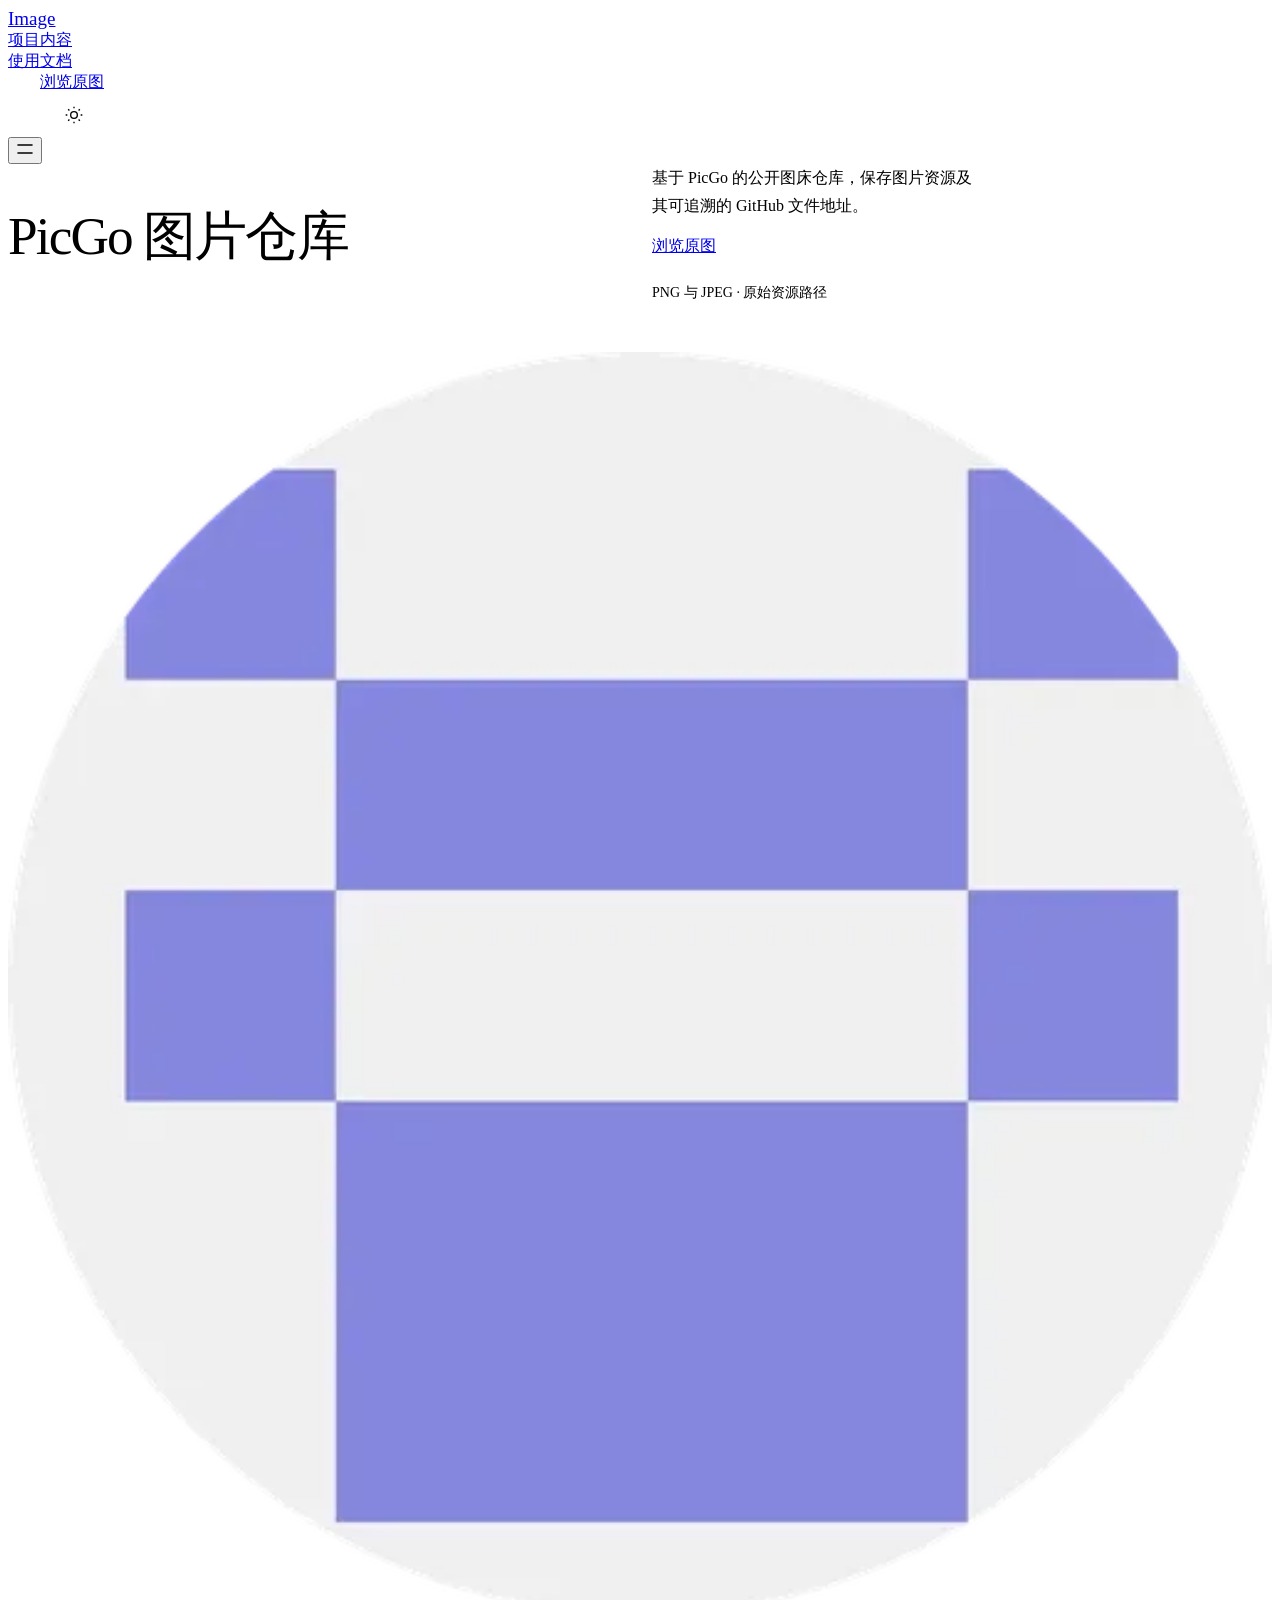
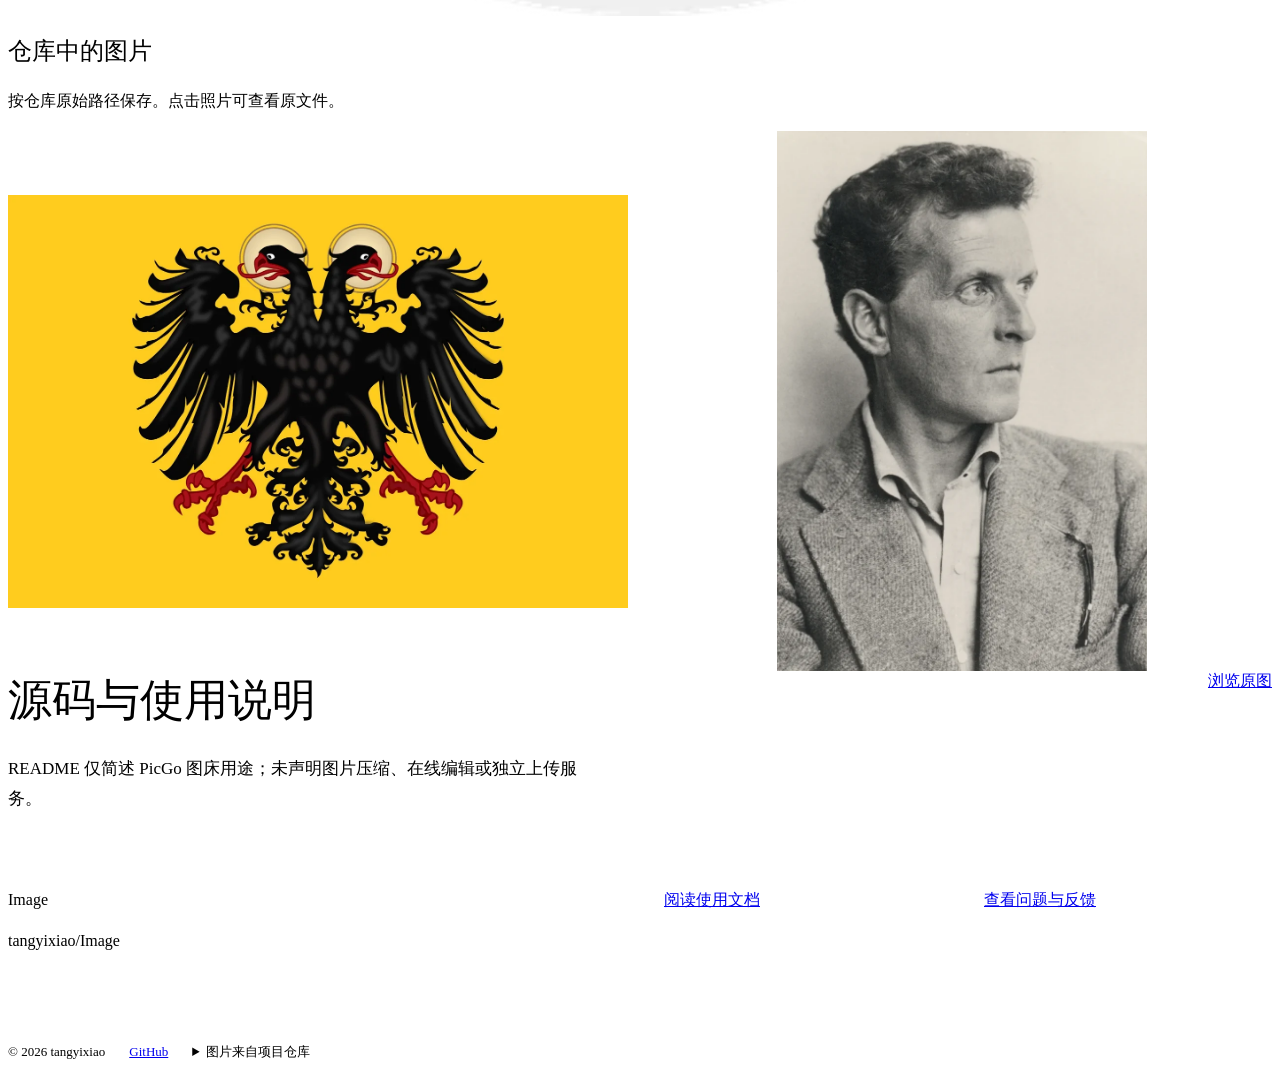
==== index.html @ ac2a3ef0 "docs(pages): add project introduction website" ====
<!doctype html><html lang="zh-CN" data-type="product" data-radius="sharp" data-buttons="solid" data-motion data-page-mode="short" data-project="Image"><head><meta charset="utf-8"><meta name="viewport" content="width=device-width, initial-scale=1, viewport-fit=cover"><meta name="page-type" content="product"><meta name="site-kind" content="other"><title>Image · PicGo 图片仓库</title><meta name="description" content="基于 PicGo 的公开图床仓库，保存图片资源及其可追溯的 GitHub 文件地址。"><link rel="stylesheet" href="assets/system.css"><link rel="stylesheet" href="assets/ui/cards.css"><link rel="stylesheet" href="assets/motion/motion.css"><link rel="stylesheet" href="assets/layout/layout.css"><link rel="stylesheet" href="assets/page.css"><!-- <html lang="en" data-radius="sharp">; keep this <style> after the links: layout.css resets --ly-scale -->
<style>
:root {
  --p-bg: #ffffff; --p-surface: #f0f0ed; --p-ink: #20201e; --p-muted: #595953;
  --p-accent: #8c3028; --p-accent-ink: #ffffff; --p-action: #8c3028; --p-action-ink: #ffffff;
  --p-inv-bg: #20201e; --p-inv-surface: #2d2d2b; --p-inv-ink: #ffffff; --p-inv-muted: #a2a2a1;
  --p-inv-accent: #ffffff; --p-inv-accent-ink: #20201e; --p-inv-action: #ffffff; --p-inv-action-ink: #20201e;
  --font-display: "Newsreader", Georgia, serif;
  --font-text: "Hanken Grotesk", system-ui, sans-serif;
  --display-weight: 400;
  --display-tracking: -0.018em;
  --display-tracking-xl: -0.025em;
  --ly-scale: 1.06;
}
</style><style>html[data-theme="light"]{--p-bg:#ffffff;--p-surface:#f0f0ed;--p-ink:#20201e;--p-muted:#595953;--p-accent:#8c3028;--p-accent-ink:#ffffff;--p-action:#8c3028;--p-action-ink:#ffffff;color-scheme:light}html[data-theme="dark"]{--p-bg:#131517;--p-surface:#202427;--p-ink:#f0f1f2;--p-muted:#b5bbc1;--p-accent:#e7a297;--p-accent-ink:#131517;--p-action:#e7a297;--p-action-ink:#131517;color-scheme:dark}</style><script src="assets/theme.js"></script><style>.photo-pair img{object-fit:contain}.photo-pair a{background:var(--surface)}@media(min-width:640px){.photo-pair{height:min(660px,calc(100svh - 360px));max-height:none}}</style><link rel="icon" href="favicon.svg" type="image/svg+xml"></head><body><!-- source: tangyixiao/Image; hero: product; brand/material override of dealer recorded in plans. --><header class="nav"><div class="wrap nav__bar"><a class="skip-link" href="#top">跳到正文</a><a class="nav__logo" href="#top">Image</a><nav class="nav__links" aria-label="章节导航"><div class="nav__item"><a class="nav__link" href="#work">项目内容</a></div><div class="nav__item"><a class="nav__link" href="docs.html">使用文档</a></div></nav><div class="nav__actions"><a class="btn btn--primary" href="https://github.com/tangyixiao/Image">浏览原图</a><button class="theme-toggle" type="button" data-theme-toggle aria-label="切换深浅色" aria-pressed="false"><svg width="20" height="20" viewBox="0 0 24 24" fill="none" stroke="currentColor" stroke-width="1.6" aria-hidden="true"><circle cx="12" cy="12" r="4"/><path d="M12 2v2m0 16v2M2 12h2m16 0h2M5 5l1.5 1.5m11 11L19 19M5 19l1.5-1.5m11-11L19 5"/></svg></button></div><button class="nav__toggle" type="button" aria-expanded="false" aria-label="菜单"><svg width="18" height="18" viewBox="0 0 18 18" aria-hidden="true"><path d="M2 5h14M2 13h14" stroke="currentColor" stroke-width="1.6" stroke-linecap="round"/></svg></button></div></header><main><section class="hero hero--product" id="top"><div class="wrap"><div class="hero-text hero__in"><div class="hero__head"><div><h1 id="hero-h">PicGo 图片仓库</h1></div><div class="product-intro"><p class="hero__lead">基于 PicGo 的公开图床仓库，保存图片资源及其可追溯的 GitHub 文件地址。</p><div class="btn-row"><a class="btn btn--primary" href="https://github.com/tangyixiao/Image">浏览原图</a></div><p class="project-fact">PNG 与 JPEG · 原始资源路径</p></div></div><div class="hero__stage material-stage"><a class="project-picture m-zoom picture--contain" href="https://github.com/tangyixiao/Image/blob/main/github_old_avatar_corrected_512.png"><img src="assets/media/photo-1.webp" alt="GitHub 头像图像" fetchpriority="high"></a></div></div></div></section><section class="section ground-surface" id="work"><div class="wrap"><div class="section-head"><h2>仓库中的图片</h2><p>按仓库原始路径保存。点击照片可查看原文件。</p></div><div class="photo-pair"><a class="m-zoom" href="https://github.com/tangyixiao/Image/blob/main/Holy_Roman_Emperor.png"><img src="assets/media/photo-2.webp" alt="神圣罗马帝国双头鹰图像"></a><a class="m-zoom" href="https://github.com/tangyixiao/Image/blob/main/Ludwig_Wittgenstein.jpg"><img src="assets/media/photo-3.webp" alt="路德维希·维特根斯坦肖像"></a></div></div></section></main><footer class="footer closing footer--columns" id="use"><div class="wrap"><div class="closing-head"><h2>源码与使用说明</h2><p>README 仅简述 PicGo 图床用途；未声明图片压缩、在线编辑或独立上传服务。</p><a class="btn btn--primary" href="https://github.com/tangyixiao/Image">浏览原图</a></div><div class="closing-directory"><div class="footer__grid"><div><p class="footer-name">Image</p><p>tangyixiao/Image</p></div><div class="resource-links"><a class="link" href="https://github.com/tangyixiao/Image/blob/main/README.md">阅读使用文档</a><a class="link" href="https://github.com/tangyixiao/Image/issues">查看问题与反馈</a></div></div><div class="footer__legal"><span>© 2026 tangyixiao</span><a href="https://github.com/tangyixiao/Image">GitHub</a><details class="credits"><summary>图片来自项目仓库</summary><ul><li><a href="https://github.com/tangyixiao/Image/blob/main/github_old_avatar_corrected_512.png">photo-1.webp</a></li><li><a href="https://github.com/tangyixiao/Image/blob/main/Holy_Roman_Emperor.png">photo-2.webp</a></li><li><a href="https://github.com/tangyixiao/Image/blob/main/Ludwig_Wittgenstein.jpg">photo-3.webp</a></li></ul></details></div></div></div></footer><script type="module" src="assets/system.js"></script><script type="module" src="assets/motion/motion.js"></script><script type="module" src="assets/layout/layout.js"></script></body></html>
---- assets/page.css ----
/* Page composition over the unmodified taste system. Source excerpts and photographs are the work. */
:root{--font-text:"Geist","PingFang SC","Microsoft YaHei",sans-serif;--font-display:"Geist","PingFang SC","Microsoft YaHei",sans-serif}
h1,h2,h3{font-weight:500;text-wrap:balance}h1{max-width:16ch}p{line-height:1.75}.nav__logo{font-size:19px;max-width:45%;overflow-wrap:anywhere}.nav__links{margin-left:auto}.nav__actions{margin-left:32px}.project-fact{margin-top:32px;font-size:14px;color:var(--muted)}
.hero__text{min-width:0}.hero__lead{max-width:40ch}.hero__media.material-media{background:none;border:0;box-shadow:none}.hero__media.material-media> *{width:100%;height:100%;display:block}.material-media .source-preview{height:100%;min-height:480px}.project-picture{display:block;overflow:hidden;width:100%;height:100%;background:var(--surface)}.project-picture img{width:100%;height:100%;object-fit:cover;display:block}.picture--contain img{object-fit:contain}.picture--contain{background:var(--surface)}
.material-stage{overflow:hidden;min-height:0}.material-stage>.project-picture{border-radius:0;background:transparent}.material-stage .picture--contain img{object-fit:contain}.source-preview{display:flex;flex-direction:column;border:1px solid var(--line);background:var(--surface);overflow:hidden;border-radius:var(--r-lg);color:var(--ink)}.source-path{font:500 14px/1.5 var(--font-mono);padding:20px 24px;border-bottom:1px solid var(--line);overflow-wrap:anywhere}.source-preview pre{margin:0;padding:28px 24px;overflow:auto;white-space:pre-wrap;overflow-wrap:anywhere;min-height:0;font:400 15px/1.85 var(--font-mono);color:var(--ink)}
.project-fact:empty{display:none}.statement-source{margin-top:48px;height:320px}.statement-source .source-preview{height:100%}.hero--statement h1{max-width:18ch}.hero--statement .hero__lead{max-width:62ch}.hero--statement .hero__in{max-width:none}
.hero__head{display:grid;grid-template-columns:minmax(0,7fr) minmax(0,4fr);gap:72px}.hero--product h1{font-size:clamp(42px,5vw,72px);max-width:18ch;letter-spacing:-.035em;line-height:1.1}.hero--product .hero__lead{margin-top:0}.hero--product .material-stage{height:100%;min-height:260px;margin-top:32px}.product-intro{align-self:start}.product-intro .project-fact{margin-top:24px}
.work-grid{display:grid;grid-template-columns:minmax(0,5fr) minmax(0,6fr);gap:calc(100% / 12 + 24px)}.feature-rows{margin:0;padding:0;list-style:none}.feature-rows li{padding:24px 0;border-bottom:1px solid var(--line)}.feature-rows li:first-child{padding-top:0}.feature-rows h3{font-size:24px;line-height:1.4;margin:0 0 12px}.feature-rows p{margin:0;font-size:16px;line-height:1.75}.work-material{min-width:0;min-height:400px}.usage-block{height:100%;background:var(--surface);padding:32px;border:1px solid var(--line);border-radius:var(--r-lg);display:flex;flex-direction:column;gap:24px;justify-content:center}.usage-block>p{font-size:20px;margin:0}.usage-block pre{font:400 16px/1.8 var(--font-mono);margin:0;white-space:pre-wrap;overflow-wrap:anywhere}.usage-block .link{align-self:flex-start}.supporting-pictures{display:grid;grid-template-columns:1fr;gap:24px;height:100%;max-height:480px}.supporting-pictures>.project-picture{min-height:0;max-height:228px}.supporting-pictures>.project-picture:only-child{max-height:480px}
.photo-pair{display:grid;grid-template-columns:1fr 1fr;gap:24px;height:calc(100% - 140px);min-height:300px;max-height:520px}.photo-pair a{display:block;overflow:hidden}.photo-pair img{width:100%;height:100%;object-fit:cover;display:block}.flag-field{display:grid;grid-template-columns:repeat(4,1fr);gap:48px;align-items:center;justify-items:center;width:100%;height:100%}.flag-field a{display:block;width:100%;overflow:hidden}.flag-field img{display:block;width:100%;height:auto;max-height:320px;object-fit:contain;image-rendering:auto}
.closing-head{display:grid;grid-template-columns:1fr auto;gap:24px 72px;align-content:start}.closing-head h2{grid-column:1;font-size:clamp(30px,3.4vw,48px);margin:0}.closing-head>p{grid-column:1;max-width:68ch;margin:0;font-size:17px}.closing-head>.btn{grid-column:2;grid-row:1/3;align-self:start}.closing-directory{display:flex;flex-direction:column;justify-content:flex-end;min-height:0}.footer.closing>.wrap{display:grid;grid-template-rows:1fr 1fr;gap:48px}.footer__grid{display:grid;grid-template-columns:1fr 1fr;gap:48px}.footer-name{font-size:32px;line-height:1.3;font-weight:500;margin:0 0 16px}.footer__grid p{font-size:16px}.resource-links{display:grid;grid-template-columns:1fr 1fr;gap:18px 32px;align-content:start}.resource-links .link{font-size:16px;overflow-wrap:anywhere;justify-self:start}.footer__legal{display:flex;align-items:baseline;flex-wrap:wrap;gap:24px;font-size:13px;border-top:1px solid var(--line);margin-top:48px;padding-top:24px}.credits summary{cursor:pointer}.credits ul{padding-left:16px}.credits a{overflow-wrap:anywhere}
html[data-project="OJ-NEXUS"] .source-preview,html[data-project="OJ-NEXUS"] .usage-block{border-radius:4px}html[data-project="OJ-NEXUS"] *{animation:none!important}
@media(min-width:640px) and (max-width:1023px){.work-grid{grid-template-columns:1fr;gap:32px}.feature-rows{display:grid;grid-template-columns:repeat(3,1fr);gap:24px}.feature-rows li{padding:0;border:0}.feature-rows h3{font-size:20px}.work-material{min-height:260px;height:300px}.hero__head{gap:32px}.material-media .source-preview{min-height:240px}.photo-pair{height:440px}.statement-source{height:300px}}
@media(max-width:639px){.nav__logo{font-size:16px;max-width:48%}.nav__actions{margin-left:auto}.nav__actions .btn{padding-inline:16px;font-size:14px}.hero--split h1,.hero--statement h1,.hero--product h1{font-size:clamp(30px,9vw,38px);line-height:1.15;max-width:18ch}.hero__lead{font-size:18px;line-height:1.65}.project-fact{margin-top:16px;font-size:13px}.hero__media.material-media{height:auto;min-height:0;flex:1}.material-media .source-preview{min-height:0;height:100%}.source-path{padding:12px 16px;font-size:13px}.source-preview pre{padding:16px;font-size:13px;line-height:1.7}.hero__head{display:block}.hero--product .hero__lead{margin-top:20px}.hero--product .material-stage{min-height:180px;margin-top:24px;flex:1}.hero--product .hero__in{display:flex;flex-direction:column}.hero--product .product-intro .project-fact{margin-top:16px}.work-grid{grid-template-columns:1fr;gap:32px}.feature-rows{display:block}.feature-rows li{padding:16px 0}.feature-rows h3{font-size:20px;margin-bottom:8px}.feature-rows p{font-size:16px}.work-material{min-height:220px;height:260px}.usage-block{padding:24px;gap:16px}.usage-block pre{font-size:14px}.photo-pair{grid-template-columns:1fr;gap:16px;height:calc(100% - 130px);max-height:none;min-height:0}.photo-pair a{min-height:180px}.flag-field{grid-template-columns:repeat(2,1fr);gap:24px}.flag-field img{max-height:140px}.statement-source{height:220px;margin-top:24px}.closing-head{display:flex;flex-direction:column;gap:24px}.closing-head>p{font-size:16px}.closing-head>.btn{align-self:stretch}.footer.closing>.wrap{grid-template-rows:auto 1fr;gap:48px}.footer__grid{grid-template-columns:1fr;gap:24px}.footer-name{font-size:28px}.resource-links{gap:16px}.footer__legal{margin-top:32px;gap:16px}.supporting-pictures{max-height:260px;grid-template-columns:1fr 1fr;gap:12px}.supporting-pictures>.project-picture{max-height:none}.photo-pair img{object-fit:cover}#work:has(.work-grid){--hm:2}#use{--hm:2}}
.skip-link{position:absolute;left:-10000px;top:auto;width:1px;height:1px;overflow:hidden}.skip-link:focus{left:var(--gutter);top:8px;width:auto;height:auto;background:var(--bg);padding:16px;z-index:20}.hero__head>:first-child{grid-column:1}.hero__head>.product-intro{grid-column:2}.hero--product .hero__stage.material-stage{border-radius:0}
@media(min-width:640px) and (max-width:1023px){.work-material{height:42vh;min-height:320px}.supporting-pictures{max-height:none}.supporting-pictures>.project-picture:only-child{max-height:none}.supporting-pictures>.project-picture{max-height:none;flex:1}.supporting-pictures{grid-template-rows:1fr 1fr}}
@media(max-width:639px){#work:has(.work-grid),#use{--hm:1}.nav__logo{max-width:53%;font-size:15px}.nav__actions{margin-left:auto}.nav__actions .btn{padding-inline:12px}.hero--product .hero__stage.material-stage{aspect-ratio:auto;flex:1}.hero__head>:first-child,.hero__head>.product-intro{grid-column:auto}}
.theme-toggle{height:44px;width:44px;display:grid;place-items:center;flex:0 0 44px;cursor:pointer;color:var(--ink);background:transparent;border:1px solid var(--line);border-radius:var(--r-btn);margin-left:12px;transition:background 180ms,transform 180ms}.theme-toggle:hover{background:var(--surface)}.theme-toggle:active{transform:translateY(1px)}.theme-toggle:focus-visible{outline:2px solid var(--accent);outline-offset:3px}
@media(min-width:1024px){.work-material{height:500px;min-height:500px}.work-material>.source-preview{height:100%}.hero--split h1{font-size:clamp(38px,4.5vw,64px)}}
@media(max-width:639px){.nav__logo{max-width:42%;font-size:14px}.nav__actions{margin-left:auto}.nav__toggle{margin-left:8px}.theme-toggle{margin-left:8px;width:36px;flex-basis:36px;height:40px}.nav__actions .btn{font-size:13px;padding-inline:10px}.nav__logo{line-height:1.3}.hero--product h1{font-size:32px}.source-path{line-height:1.6}}
@media(min-width:1024px){.hero__head{grid-template-columns:repeat(12,minmax(0,1fr));gap:24px;align-items:start}.hero__head>:first-child{grid-column:1/span 6}.hero__head>.product-intro{grid-column:7/span 6}.hero--product h1,.hero--split h1{font-size:60px}.work-grid{grid-template-columns:repeat(12,minmax(0,1fr));gap:24px}.feature-rows{grid-column:1/span 6;padding-right:48px}.work-material{grid-column:7/span 6}.work-grid .source-preview{height:100%}}
@media(min-width:640px) and (max-width:1023px){.hero__head{display:block}.product-intro{margin-top:24px}.product-intro .hero__lead{max-width:60ch}.hero--product h1{max-width:none}.hero__head .project-fact{margin-top:16px}.hero--product .hero__stage.material-stage{margin-top:24px}}
@media(max-width:639px){.work-material{height:236px;min-height:236px}.feature-rows h3{font-size:19px}.feature-rows li{padding:14px 0}.feature-rows p{line-height:1.65}}
@media(min-width:1024px){.work-material{height:min(500px,calc(100svh - 300px));min-height:0}.hero--product h1{font-size:clamp(40px,4.16vw,60px)}}
.work-material>.source-preview{height:100%}.source-preview pre{flex:1}.usage-block{justify-content:space-between}.supporting-pictures:has(>:only-child){grid-template-rows:1fr}
/* Real quoted source can contain arrays, Markdown brackets and the word placeholder.
   Keep kit diagnostics intact, but do not outline authentic source as unfinished page copy. */
.source-preview code[data-placeholder],.usage-block code[data-placeholder],.docs-markdown [data-placeholder]{outline:none}
.hero--product .hero__stage.material-stage{background:none}
.nav:not(.is-open) .nav__actions>.theme-toggle{display:grid}
@media(max-width:639px){.nav__logo{white-space:normal;max-width:40%;font-size:13px;line-height:1.35;min-width:0}.nav__bar{gap:8px}.nav__actions{gap:8px}.nav .nav__actions>.theme-toggle{margin-left:0}}
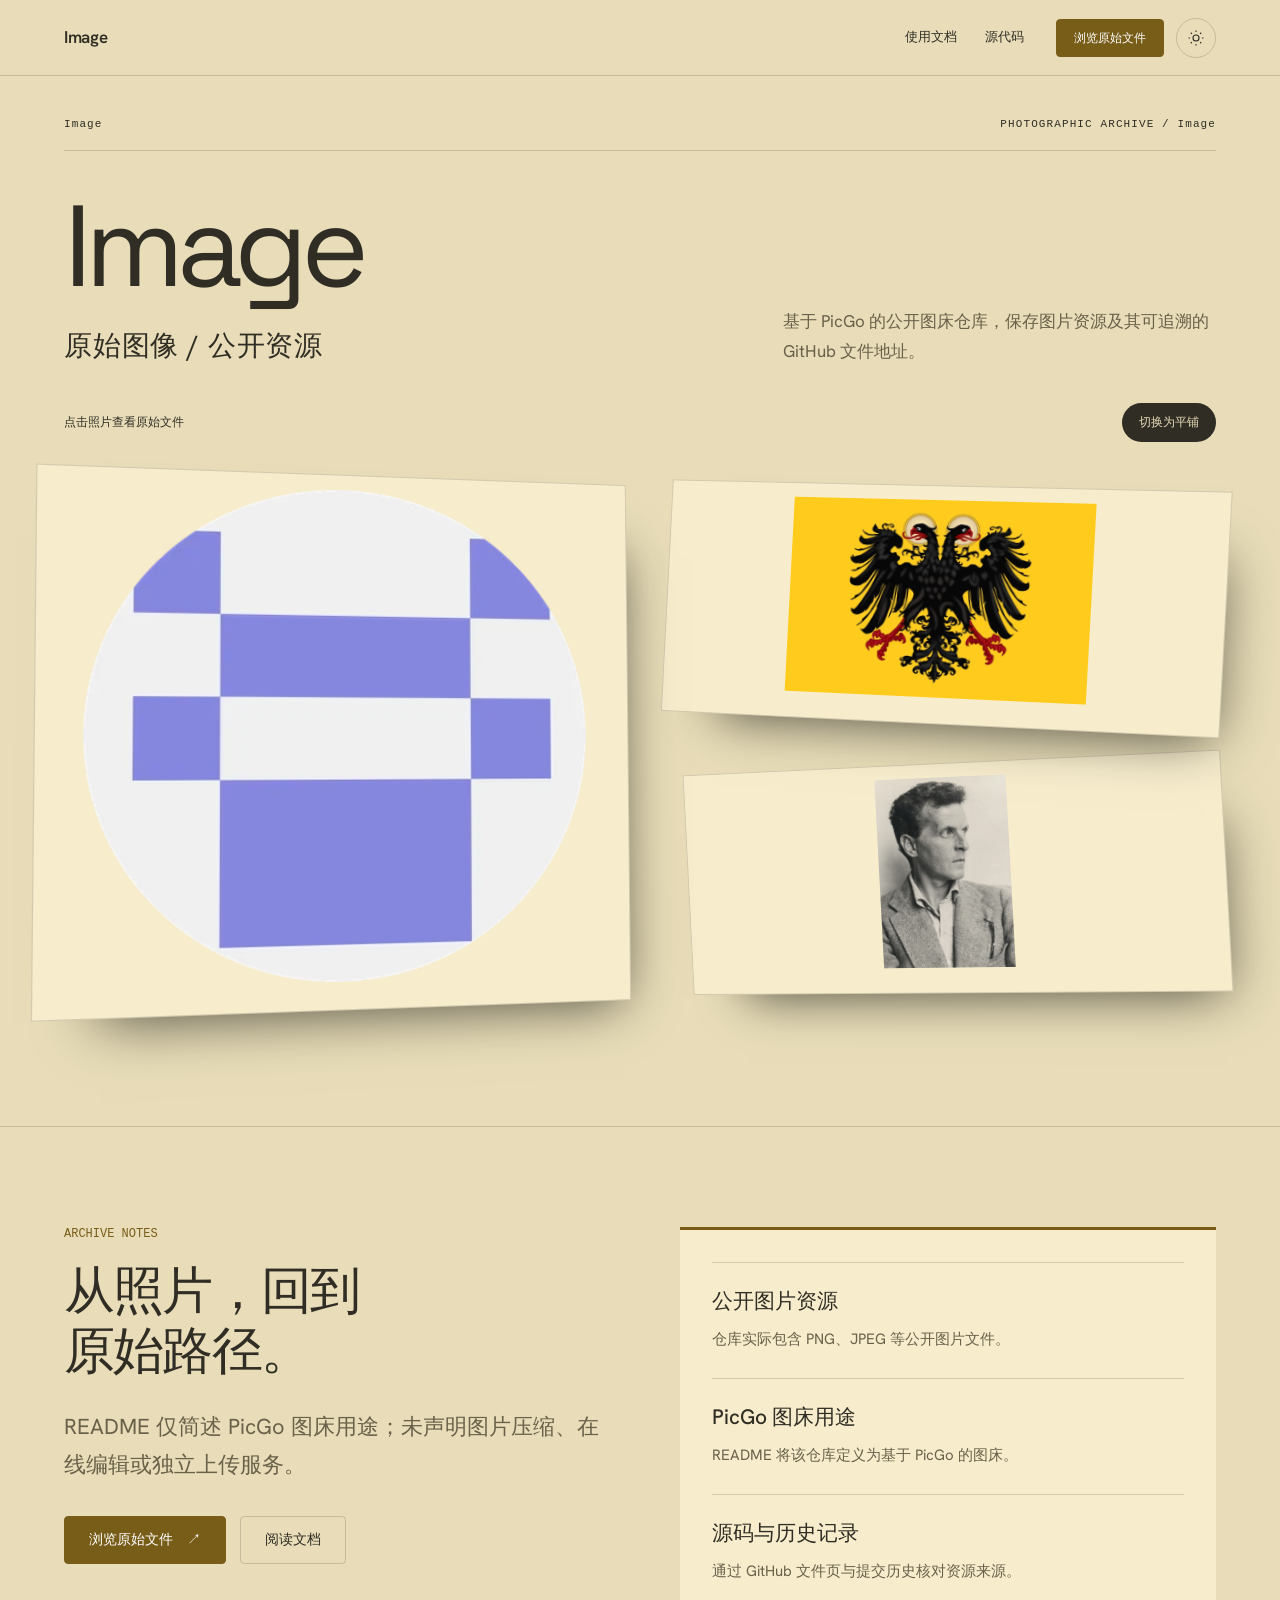
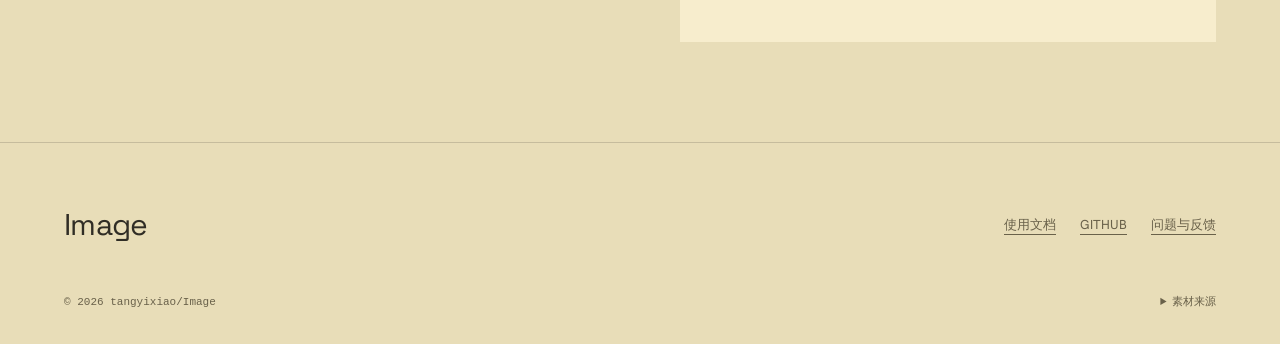
==== commit d1f5f7ce: "docs(pages): polish source and mobile presentation" ====
--- a/index.html
+++ b/index.html
@@ -1,15 +1 @@
-<!doctype html><html lang="zh-CN" data-type="product" data-radius="sharp" data-buttons="solid" data-motion data-page-mode="short" data-project="Image"><head><meta charset="utf-8"><meta name="viewport" content="width=device-width, initial-scale=1, viewport-fit=cover"><meta name="page-type" content="product"><meta name="site-kind" content="other"><title>Image · PicGo 图片仓库</title><meta name="description" content="基于 PicGo 的公开图床仓库，保存图片资源及其可追溯的 GitHub 文件地址。"><link rel="stylesheet" href="assets/system.css"><link rel="stylesheet" href="assets/ui/cards.css"><link rel="stylesheet" href="assets/motion/motion.css"><link rel="stylesheet" href="assets/layout/layout.css"><link rel="stylesheet" href="assets/page.css"><!-- <html lang="en" data-radius="sharp">; keep this <style> after the links: layout.css resets --ly-scale -->
-<style>
-:root {
-  --p-bg: #ffffff; --p-surface: #f0f0ed; --p-ink: #20201e; --p-muted: #595953;
-  --p-accent: #8c3028; --p-accent-ink: #ffffff; --p-action: #8c3028; --p-action-ink: #ffffff;
-  --p-inv-bg: #20201e; --p-inv-surface: #2d2d2b; --p-inv-ink: #ffffff; --p-inv-muted: #a2a2a1;
-  --p-inv-accent: #ffffff; --p-inv-accent-ink: #20201e; --p-inv-action: #ffffff; --p-inv-action-ink: #20201e;
-  --font-display: "Newsreader", Georgia, serif;
-  --font-text: "Hanken Grotesk", system-ui, sans-serif;
-  --display-weight: 400;
-  --display-tracking: -0.018em;
-  --display-tracking-xl: -0.025em;
-  --ly-scale: 1.06;
-}
-</style><style>html[data-theme="light"]{--p-bg:#ffffff;--p-surface:#f0f0ed;--p-ink:#20201e;--p-muted:#595953;--p-accent:#8c3028;--p-accent-ink:#ffffff;--p-action:#8c3028;--p-action-ink:#ffffff;color-scheme:light}html[data-theme="dark"]{--p-bg:#131517;--p-surface:#202427;--p-ink:#f0f1f2;--p-muted:#b5bbc1;--p-accent:#e7a297;--p-accent-ink:#131517;--p-action:#e7a297;--p-action-ink:#131517;color-scheme:dark}</style><script src="assets/theme.js"></script><style>.photo-pair img{object-fit:contain}.photo-pair a{background:var(--surface)}@media(min-width:640px){.photo-pair{height:min(660px,calc(100svh - 360px));max-height:none}}</style><link rel="icon" href="favicon.svg" type="image/svg+xml"></head><body><!-- source: tangyixiao/Image; hero: product; brand/material override of dealer recorded in plans. --><header class="nav"><div class="wrap nav__bar"><a class="skip-link" href="#top">跳到正文</a><a class="nav__logo" href="#top">Image</a><nav class="nav__links" aria-label="章节导航"><div class="nav__item"><a class="nav__link" href="#work">项目内容</a></div><div class="nav__item"><a class="nav__link" href="docs.html">使用文档</a></div></nav><div class="nav__actions"><a class="btn btn--primary" href="https://github.com/tangyixiao/Image">浏览原图</a><button class="theme-toggle" type="button" data-theme-toggle aria-label="切换深浅色" aria-pressed="false"><svg width="20" height="20" viewBox="0 0 24 24" fill="none" stroke="currentColor" stroke-width="1.6" aria-hidden="true"><circle cx="12" cy="12" r="4"/><path d="M12 2v2m0 16v2M2 12h2m16 0h2M5 5l1.5 1.5m11 11L19 19M5 19l1.5-1.5m11-11L19 5"/></svg></button></div><button class="nav__toggle" type="button" aria-expanded="false" aria-label="菜单"><svg width="18" height="18" viewBox="0 0 18 18" aria-hidden="true"><path d="M2 5h14M2 13h14" stroke="currentColor" stroke-width="1.6" stroke-linecap="round"/></svg></button></div></header><main><section class="hero hero--product" id="top"><div class="wrap"><div class="hero-text hero__in"><div class="hero__head"><div><h1 id="hero-h">PicGo 图片仓库</h1></div><div class="product-intro"><p class="hero__lead">基于 PicGo 的公开图床仓库，保存图片资源及其可追溯的 GitHub 文件地址。</p><div class="btn-row"><a class="btn btn--primary" href="https://github.com/tangyixiao/Image">浏览原图</a></div><p class="project-fact">PNG 与 JPEG · 原始资源路径</p></div></div><div class="hero__stage material-stage"><a class="project-picture m-zoom picture--contain" href="https://github.com/tangyixiao/Image/blob/main/github_old_avatar_corrected_512.png"><img src="assets/media/photo-1.webp" alt="GitHub 头像图像" fetchpriority="high"></a></div></div></div></section><section class="section ground-surface" id="work"><div class="wrap"><div class="section-head"><h2>仓库中的图片</h2><p>按仓库原始路径保存。点击照片可查看原文件。</p></div><div class="photo-pair"><a class="m-zoom" href="https://github.com/tangyixiao/Image/blob/main/Holy_Roman_Emperor.png"><img src="assets/media/photo-2.webp" alt="神圣罗马帝国双头鹰图像"></a><a class="m-zoom" href="https://github.com/tangyixiao/Image/blob/main/Ludwig_Wittgenstein.jpg"><img src="assets/media/photo-3.webp" alt="路德维希·维特根斯坦肖像"></a></div></div></section></main><footer class="footer closing footer--columns" id="use"><div class="wrap"><div class="closing-head"><h2>源码与使用说明</h2><p>README 仅简述 PicGo 图床用途；未声明图片压缩、在线编辑或独立上传服务。</p><a class="btn btn--primary" href="https://github.com/tangyixiao/Image">浏览原图</a></div><div class="closing-directory"><div class="footer__grid"><div><p class="footer-name">Image</p><p>tangyixiao/Image</p></div><div class="resource-links"><a class="link" href="https://github.com/tangyixiao/Image/blob/main/README.md">阅读使用文档</a><a class="link" href="https://github.com/tangyixiao/Image/issues">查看问题与反馈</a></div></div><div class="footer__legal"><span>© 2026 tangyixiao</span><a href="https://github.com/tangyixiao/Image">GitHub</a><details class="credits"><summary>图片来自项目仓库</summary><ul><li><a href="https://github.com/tangyixiao/Image/blob/main/github_old_avatar_corrected_512.png">photo-1.webp</a></li><li><a href="https://github.com/tangyixiao/Image/blob/main/Holy_Roman_Emperor.png">photo-2.webp</a></li><li><a href="https://github.com/tangyixiao/Image/blob/main/Ludwig_Wittgenstein.jpg">photo-3.webp</a></li></ul></details></div></div></div></footer><script type="module" src="assets/system.js"></script><script type="module" src="assets/motion/motion.js"></script><script type="module" src="assets/layout/layout.js"></script></body></html>+<!doctype html><html lang="zh-CN" data-project="Image" data-family="archive"><head><meta charset="utf-8"><meta name="viewport" content="width=device-width, initial-scale=1"><meta name="description" content="基于 PicGo 的公开图床仓库，保存图片资源及其可追溯的 GitHub 文件地址。"><meta name="color-scheme" content="light dark"><title>Image · 一些图像， 保留原来的样子。</title><link rel="stylesheet" href="assets/fonts/fonts.css"><link rel="stylesheet" href="assets/fonts/display.css"><link rel="stylesheet" href="assets/site.css"><link rel="stylesheet" href="assets/docs-v3.css"><link rel="stylesheet" href="assets/polish.css"><style>:root{--font-body:"Hanken Grotesk","PingFang SC","Microsoft YaHei",sans-serif;--font-text:var(--font-body);--model-accent:var(--accent);--font-display:"Space Grotesk","Songti SC","SimSun",serif;--font-mono:"Geist Mono","SFMono-Regular",Consolas,monospace}html[data-theme="light"]{--bg:#E8DDB8;--surface:#F7EDCD;--ink:#302D25;--muted:#69614a;--accent:#785d18;--accent-ink:#FFFFFF;--line:color-mix(in srgb,#302D25 19%,transparent);color-scheme:light}html[data-theme="dark"]{--bg:#252116;--surface:#3A321E;--ink:#F4E9C7;--muted:#bcad7d;--accent:#e7c45b;--accent-ink:#000000;--line:color-mix(in srgb,#F4E9C7 19%,transparent);color-scheme:dark}</style><script src="assets/theme.js"></script><link rel="icon" type="image/svg+xml" href="favicon.svg"></head><body><header class="nav site-nav"><div class="wrap nav-inner"><a class="skip-link" href="#top">跳到正文</a><a class="site-brand" href="index.html">Image</a><nav class="site-links" aria-label="项目导航"><a href="docs.html">使用文档</a><a href="https://github.com/tangyixiao/Image">源代码</a></nav><div class="nav-controls"><a class="btn nav-cta" href="https://github.com/tangyixiao/Image">浏览原始文件</a><button class="site-theme" type="button" data-theme-toggle aria-label="切换深浅色" aria-pressed="false"><svg width="18" height="18" viewBox="0 0 24 24" fill="none" stroke="currentColor" stroke-width="1.5" aria-hidden="true"><circle cx="12" cy="12" r="4"/><path d="M12 2v2m0 16v2M2 12h2m16 0h2M5 5l1.5 1.5m11 11L19 19M5 19l1.5-1.5m11-11L19 5"/></svg></button><button class="site-menu-toggle" data-menu-toggle type="button" aria-label="菜单" aria-expanded="false" aria-controls="site-drawer"><svg width="20" height="20" viewBox="0 0 20 20" fill="none" stroke="currentColor" stroke-width="1.4" aria-hidden="true"><path d="M3 6h14M3 14h14"/></svg></button></div></div><nav class="site-drawer" id="site-drawer" hidden><a href="index.html">项目首页</a><a href="docs.html">使用文档</a><a href="https://github.com/tangyixiao/Image">查看源码</a><p class="drawer-note">Image</p></nav></header><main id="top"><article class="archive-layout-spread"><section class="archive-hero"><div class="wrap"><div class="archive-masthead"><span>Image</span><span>PHOTOGRAPHIC ARCHIVE / Image</span></div><div class="archive-heading"><h1 class="archive-year">Image<small>原始图像 / 公开资源</small></h1><p class="lede">基于 PicGo 的公开图床仓库，保存图片资源及其可追溯的 GitHub 文件地址。</p></div><div class="archive-controls"><span>点击照片查看原始文件</span><button type="button" data-depth-toggle aria-controls="photo-wall" aria-pressed="true">切换为平铺</button></div><div class="photo-wall is-depth" id="photo-wall"><a class="archive-print" href="https://github.com/tangyixiao/Image/blob/main/github_old_avatar_corrected_512.png"><img src="assets/media/photo-1.webp" alt="GitHub 头像图像"></a><a class="archive-print" href="https://github.com/tangyixiao/Image/blob/main/Holy_Roman_Emperor.png"><img src="assets/media/photo-2.webp" alt="神圣罗马帝国双头鹰图像"></a><a class="archive-print" href="https://github.com/tangyixiao/Image/blob/main/Ludwig_Wittgenstein.jpg"><img src="assets/media/photo-3.webp" alt="路德维希·维特根斯坦肖像"></a></div></div></section><section class="section top-rule"><div class="wrap archive-links"><div><p class="section-number">ARCHIVE NOTES</p><h2>从照片，回到原始路径。</h2><p class="lede" style="margin-top:26px">README 仅简述 PicGo 图床用途；未声明图片压缩、在线编辑或独立上传服务。</p><div class="actions"><a class="btn" href="https://github.com/tangyixiao/Image">浏览原始文件 <span aria-hidden="true">↗</span></a><a class="btn secondary" href="docs.html">阅读文档</a></div></div><div class="archive-source"><ul class="caps"><li><h3>公开图片资源</h3><p>仓库实际包含 PNG、JPEG 等公开图片文件。</p></li><li><h3>PicGo 图床用途</h3><p>README 将该仓库定义为基于 PicGo 的图床。</p></li><li><h3>源码与历史记录</h3><p>通过 GitHub 文件页与提交历史核对资源来源。</p></li></ul></div></div></section></article></main><footer class="site-footer"><div class="wrap"><div class="footer-top"><span class="footer-name">Image</span><nav class="footer-links"><a href="docs.html">使用文档</a><a href="https://github.com/tangyixiao/Image">GITHUB</a><a href="https://github.com/tangyixiao/Image/issues">问题与反馈</a></nav></div><div class="footer-bottom"><span>© 2026 tangyixiao/Image</span><details><summary>素材来源</summary><ul><li><a href="https://github.com/tangyixiao/Image/blob/main/github_old_avatar_corrected_512.png">github_old_avatar_corrected_512.png</a></li><li><a href="https://github.com/tangyixiao/Image/blob/main/Holy_Roman_Emperor.png">Holy_Roman_Emperor.png</a></li><li><a href="https://github.com/tangyixiao/Image/blob/main/Ludwig_Wittgenstein.jpg">Ludwig_Wittgenstein.jpg</a></li></ul></details></div></div></footer><script src="assets/site.js" defer></script><script src="assets/docs-v3.js" defer></script></body></html>
--- a/assets/fonts/fonts.css
+++ b/assets/fonts/fonts.css
@@ -0,0 +1,49 @@
+@font-face {
+  font-family: 'Hanken Grotesk';
+  font-style: normal;
+  font-weight: 400;
+  font-display: swap;
+  src: url(cf4b8930b864b433.woff2) format('truetype');
+}
+@font-face {
+  font-family: 'Hanken Grotesk';
+  font-style: normal;
+  font-weight: 500;
+  font-display: swap;
+  src: url(bac34dd4b9537444.woff2) format('truetype');
+}
+@font-face {
+  font-family: 'Hanken Grotesk';
+  font-style: normal;
+  font-weight: 600;
+  font-display: swap;
+  src: url(0b905a4fc43ece05.woff2) format('truetype');
+}
+@font-face {
+  font-family: 'Newsreader';
+  font-style: normal;
+  font-weight: 400;
+  font-display: swap;
+  src: url(d6c65600eb0149bc.woff2) format('truetype');
+}
+@font-face {
+  font-family: 'Newsreader';
+  font-style: normal;
+  font-weight: 500;
+  font-display: swap;
+  src: url(3208926ba69d6886.woff2) format('truetype');
+}
+@font-face {
+  font-family: 'Newsreader';
+  font-style: normal;
+  font-weight: 600;
+  font-display: swap;
+  src: url(151ae355673a2936.woff2) format('truetype');
+}
+@font-face {
+  font-family: 'Newsreader';
+  font-style: normal;
+  font-weight: 700;
+  font-display: swap;
+  src: url(33e1f2853df3544d.woff2) format('truetype');
+}
--- a/assets/fonts/display.css
+++ b/assets/fonts/display.css
@@ -0,0 +1,14 @@
+@font-face {
+  font-family: 'Space Grotesk';
+  font-style: normal;
+  font-weight: 400;
+  font-display: swap;
+  src: url(0dfc29fde7d95ca6.woff2) format('truetype');
+}
+@font-face {
+  font-family: 'Space Grotesk';
+  font-style: normal;
+  font-weight: 600;
+  font-display: swap;
+  src: url(d03f1389be8c7cea.woff2) format('truetype');
+}
--- a/assets/site.css
+++ b/assets/site.css
@@ -0,0 +1,26 @@
+/* Shared accessibility and reading primitives. Project compositions are separate. */
+*{box-sizing:border-box}html{scroll-behavior:smooth;scroll-padding-top:90px}body{margin:0;background:var(--bg);color:var(--ink);font:400 16px/1.75 var(--font-body);-webkit-font-smoothing:antialiased}a{color:inherit;text-decoration-thickness:1px;text-underline-offset:5px}button,input{font:inherit}button,a{-webkit-tap-highlight-color:transparent}button{cursor:pointer}button:focus-visible,a:focus-visible,input:focus-visible{outline:3px solid var(--accent);outline-offset:4px}img{display:block;max-width:100%;height:auto}p{margin:0 0 1em}h1,h2,h3{line-height:1.18;font-weight:500;margin:0;text-wrap:balance}h1,h2{font-family:var(--font-display)}h1{letter-spacing:-.055em}h2{font-size:clamp(30px,4vw,54px);letter-spacing:-.035em}h3{font-size:21px}ul{padding-left:1.2em}.wrap{max-width:1440px;margin:auto;padding:0 64px}.eyebrow{font:500 12px/1.5 var(--font-mono);letter-spacing:.12em;text-transform:uppercase;color:var(--accent)}.lede{font-size:clamp(17px,1.7vw,22px);line-height:1.75;color:var(--muted);max-width:42em}.kicker{display:inline-flex;gap:12px;align-items:center;font:500 12px/1.6 var(--font-mono);letter-spacing:.06em}.kicker:before{content:"";width:7px;height:7px;border-radius:50%;background:var(--accent)}.btn{display:inline-flex;justify-content:center;align-items:center;gap:14px;min-height:48px;padding:12px 24px;border:1px solid var(--accent);background:var(--accent);color:var(--accent-ink);text-decoration:none;border-radius:4px;font:500 14px/1.5 var(--font-body);transition:transform .18s,filter .18s}.btn:hover{transform:translateY(-2px);filter:brightness(1.08)}.btn:active{transform:translateY(1px)}.btn.secondary{background:transparent;color:var(--ink);border-color:var(--line)}.actions{display:flex;flex-wrap:wrap;align-items:center;gap:14px;margin-top:32px}.text-link{font-size:14px;color:var(--muted)}.section{padding:100px 0}.section-heading{display:flex;align-items:baseline;gap:32px;justify-content:space-between;margin-bottom:48px}.section-heading p{max-width:34em;color:var(--muted);margin:0}.top-rule{border-top:1px solid var(--line)}.section-number{font:12px var(--font-mono);color:var(--accent);margin-bottom:20px}.status-note{color:var(--muted);max-width:65em;font-size:14px}.caps{list-style:none;padding:0;margin:0}.caps li{padding:26px 0;border-top:1px solid var(--line)}.caps h3{margin-bottom:12px}.caps p{color:var(--muted);margin:0;font-size:15px}.source-area{min-width:0}.source-link{font:12px/1.6 var(--font-mono);color:var(--muted);display:block;margin:0 0 14px;overflow-wrap:anywhere}.source-area>.docs-code{margin-top:0}.code-layout{display:grid;grid-template-columns:minmax(0,1fr) minmax(0,1.2fr);gap:80px;align-items:start}.site-footer{padding:56px 0 30px;border-top:1px solid var(--line)}.footer-top{display:flex;gap:40px;justify-content:space-between;align-items:center;margin-bottom:42px}.footer-name{font-family:var(--font-display);font-size:30px;letter-spacing:-.025em}.footer-links{display:flex;gap:24px;flex-wrap:wrap;font-size:13px;color:var(--muted)}.footer-bottom{font:11px/1.8 var(--font-mono);display:flex;justify-content:space-between;gap:24px;color:var(--muted)}.footer-bottom details{max-width:65%}.footer-bottom summary{cursor:pointer}.footer-bottom ul{padding-left:18px}.footer-bottom a{overflow-wrap:anywhere}
+/* One functional navigation shell; the projects keep their own typography and art. */
+.site-nav{position:sticky;top:0;z-index:60;height:76px;background:var(--bg);border-bottom:1px solid var(--line)}.nav-inner{height:100%;display:flex;align-items:center;gap:32px}.site-brand{font:600 17px/1.3 var(--font-body);letter-spacing:-.02em;text-decoration:none;max-width:38%;overflow-wrap:anywhere}.site-links{margin-left:auto;display:flex;gap:28px;align-items:center}.site-links a{font-size:13px;text-decoration:none;position:relative}.site-links a:after{content:"";position:absolute;bottom:-6px;left:0;width:0;height:1px;background:currentColor;transition:width .2s}.site-links a:hover:after{width:100%}.nav-controls{display:flex;align-items:center;gap:12px}.nav-cta{min-height:38px;padding:9px 17px;font-size:12px}.site-theme,.site-menu-toggle{height:40px;width:40px;display:grid;place-items:center;color:var(--ink);border:1px solid var(--line);background:transparent;border-radius:50%;padding:0}.site-theme:hover,.site-menu-toggle:hover{background:var(--surface)}.site-menu-toggle{display:none;border-radius:4px}.skip-link{position:absolute;left:-9999px;top:8px;background:var(--bg);padding:12px;z-index:90}.skip-link:focus{left:20px}.site-drawer{display:none}.site-nav.is-open .site-drawer{display:flex}.site-drawer{position:fixed;inset:76px 0 0;background:var(--bg);padding:48px 24px;flex-direction:column;gap:24px;font-size:26px}.site-drawer a{text-decoration:none}.site-drawer .drawer-note{font-size:14px;color:var(--muted);margin-top:auto}.site-drawer[hidden]{display:none!important}
+/* Atlas — a copper and parchment historical folio. */
+.atlas-hero{position:relative;padding:52px 0 70px;overflow:hidden}.atlas-dateline{display:flex;justify-content:space-between;border-block:1px solid var(--line);padding:12px 0;font:12px var(--font-mono);letter-spacing:.15em}.atlas-title{font-size:clamp(72px,12vw,176px);letter-spacing:.02em;text-align:center;margin:44px 0 14px;font-family:var(--font-display);font-weight:400}.atlas-subtitle{font:italic clamp(16px,2vw,26px) var(--font-display);text-align:center;color:var(--muted);margin-bottom:38px}.atlas-grid{display:grid;grid-template-columns:minmax(0,1fr) minmax(0,1.65fr);gap:72px;align-items:center}.atlas-grid .project-3d{min-height:480px}.atlas-copy{border-left:3px solid var(--accent);padding-left:30px}.atlas-copy h2{font-size:36px;margin:14px 0 24px}.atlas-flags{display:grid;grid-template-columns:repeat(4,1fr);gap:24px;border-block:1px solid var(--line);padding:40px 0}.atlas-flags a{display:flex;align-items:center;justify-content:center;min-height:100px}.atlas-flags img{max-height:140px;object-fit:contain}.atlas-margins{display:grid;grid-template-columns:180px minmax(0,1fr) minmax(0,1fr);gap:50px}.atlas-margins .caps li:first-child{border-top:0;padding-top:0}
+/* Editorial — an actual reading room, with a red pencil interaction. */
+.editorial-hero{padding:80px 0 60px}.editorial-masthead{display:flex;justify-content:space-between;gap:30px;border-bottom:3px double var(--line);padding-bottom:16px;font:12px var(--font-mono);letter-spacing:.08em}.editorial-columns{display:grid;grid-template-columns:minmax(0,1.25fr) minmax(0,.75fr);gap:90px;margin-top:58px}.editorial-title{font-size:clamp(58px,7.3vw,112px);font-weight:400;letter-spacing:-.035em}.editorial-title em{font-weight:400;color:var(--accent)}.editorial-intro{margin-top:36px;max-width:34em}.editorial-side{border-left:1px solid var(--line);padding-left:40px}.editorial-side .project-3d{min-height:380px}.editorial-note{font:italic 18px/1.8 var(--font-display);color:var(--muted);margin-top:24px}.proof-sheet{border:1px solid var(--line);padding:48px;background:var(--surface);position:relative}.proof-sheet:before{content:"01 / EDIT";font:11px var(--font-mono);color:var(--accent);display:block;margin-bottom:28px}.proof-sentence{font:400 clamp(24px,3vw,42px)/1.8 var(--font-display);letter-spacing:-.01em;margin-bottom:24px}.proof-sentence del{text-decoration-color:var(--accent);text-decoration-thickness:2px;color:var(--muted)}.proof-sentence ins{text-decoration:none;color:var(--accent);border-bottom:2px solid var(--accent)}.proof-sheet button{background:transparent;border:0;border-bottom:1px solid var(--accent);color:var(--accent);padding:6px 0;font-size:13px}.editorial-content{display:grid;grid-template-columns:minmax(0,1fr) minmax(0,1fr);gap:90px}.editorial-content .caps{counter-reset:entry}.editorial-content .caps li{counter-increment:entry;position:relative;padding-left:48px}.editorial-content .caps li:before{content:"0" counter(entry);position:absolute;left:0;top:28px;font:12px var(--font-mono);color:var(--accent)}
+/* Academic folio — paper, typography and a genuine template preview. */
+.folio-hero{padding:70px 0}.folio-topline{display:flex;gap:40px;align-items:center}.folio-seal{height:72px;width:72px;border:1px solid var(--accent);border-radius:50%;display:grid;place-items:center;font-family:var(--font-display);font-size:30px;color:var(--accent)}.folio-grid{display:grid;grid-template-columns:minmax(0,.92fr) minmax(0,1.08fr);gap:70px;align-items:center;margin-top:42px}.folio-title{font-size:clamp(56px,7vw,100px);font-family:var(--font-display);font-weight:400;letter-spacing:.005em}.folio-preview{padding:28px;background:var(--accent);box-shadow:18px 18px 0 var(--line)}.folio-preview img{width:100%;height:auto;background:#fff}.folio-meta{font:12px var(--font-mono);margin-top:20px;color:var(--muted)}.folio-layout{display:grid;grid-template-columns:minmax(0,1fr) minmax(0,1fr);gap:80px;align-items:center}.folio-layout .project-3d{min-height:430px}.folio-tabs{display:flex;gap:8px;margin-top:22px}.folio-tabs button{background:transparent;border:1px solid var(--line);color:var(--ink);padding:8px 16px;font-size:12px}.folio-tabs button[aria-pressed=true]{background:var(--accent);color:var(--accent-ink);border-color:var(--accent)}
+/* Training notebook — legible learning records, not a made-up analytics board. */
+.notebook-hero{padding:64px 0 74px}.notebook-head{display:grid;grid-template-columns:minmax(0,1.1fr) minmax(0,.9fr);gap:74px;align-items:center}.notebook-title{font-size:clamp(55px,7.5vw,108px);letter-spacing:-.055em}.notebook-title b{font-weight:500;color:var(--accent)}.notebook-model{background:var(--surface);border-radius:50% 50% 12px 12px;padding:28px 10px 0;border:1px solid var(--line)}.notebook-model .project-3d{min-height:440px}.learning-steps{margin-top:70px;display:grid;grid-template-columns:repeat(3,1fr);gap:32px}.learning-step{border-top:3px solid var(--accent);padding-top:20px}.learning-step span{font:12px var(--font-mono);color:var(--accent)}.learning-step h3{margin:16px 0}.learning-step p{font-size:15px;color:var(--muted)}.notebook-paper{background:var(--surface);border:1px solid var(--line);padding:42px;box-shadow:8px 10px 0 var(--line)}
+/* Catalog — navigation through real folders and source materials. */
+.catalog-hero{padding:74px 0 40px}.catalog-heading{display:flex;justify-content:space-between;gap:50px;align-items:flex-end;padding-bottom:48px;border-bottom:1px solid var(--line)}.catalog-title{font-size:clamp(60px,9vw,130px);line-height:.98}.catalog-heading .lede{max-width:28em}.catalog-index{display:grid;grid-template-columns:minmax(0,.6fr) minmax(0,1.4fr);gap:70px;padding-top:50px}.catalog-marker{position:sticky;top:110px;align-self:start;font:12px/2 var(--font-mono);color:var(--accent)}.directory-list{list-style:none;padding:0;margin:0}.directory-list li{border-bottom:1px solid var(--line)}.directory-list a{padding:22px 4px;display:flex;align-items:center;gap:22px;justify-content:space-between;text-decoration:none;transition:padding .2s,background .2s}.directory-list a:hover{padding-left:18px;background:var(--surface)}.directory-list .file-type{font:11px var(--font-mono);color:var(--muted);margin-left:auto}.directory-list strong{font-size:20px;font-weight:500;overflow-wrap:anywhere}.catalog-aside{padding:35px;border:1px solid var(--line);background:var(--surface)}
+/* Terminal/tool pages use their own compact, typographic workbench. */
+.terminal-hero{padding:54px 0 74px}.terminal-label{display:flex;align-items:center;gap:12px;font:12px var(--font-mono);color:var(--accent)}.terminal-label:before{content:"";width:9px;height:9px;background:var(--accent);border-radius:50%}.terminal-grid{display:grid;grid-template-columns:minmax(0,1fr) minmax(0,1.1fr);gap:70px;align-items:center;margin-top:52px}.terminal-title{font-size:clamp(52px,6vw,86px);font-family:var(--font-display);line-height:1.06}.terminal-stage{border:1px solid var(--line);border-radius:18px;background:var(--surface);padding:16px;box-shadow:0 28px 60px -45px var(--ink)}.terminal-stage .project-3d{min-height:430px}.terminal-facts{display:flex;gap:24px;font:11px var(--font-mono);margin-top:40px;color:var(--muted);flex-wrap:wrap}.terminal-facts span{border-left:2px solid var(--accent);padding-left:12px}
+/* The archive is a photographic publication. The wall has a deliberate physical depth mode. */
+.archive-hero{padding:42px 0 80px;overflow:hidden}.archive-masthead{display:flex;justify-content:space-between;align-items:center;gap:20px;font:11px var(--font-mono);letter-spacing:.1em;padding-bottom:20px;border-bottom:1px solid var(--line)}.archive-heading{display:grid;grid-template-columns:minmax(0,1.2fr) minmax(0,.8fr);gap:70px;align-items:end;margin-top:44px}.archive-year{font:400 clamp(70px,12vw,172px)/.9 var(--font-display);letter-spacing:-.06em}.archive-year small{font:500 .24em/1.6 var(--font-body);letter-spacing:.03em;display:block;margin-top:24px}.archive-heading .lede{font-size:17px;max-width:26em;margin-bottom:0}.archive-controls{display:flex;gap:12px;align-items:center;justify-content:space-between;margin:36px 0 0;font-size:12px}.archive-controls button{border:1px solid var(--line);padding:8px 16px;background:transparent;color:var(--ink);border-radius:30px}.archive-controls button[aria-pressed=true]{background:var(--ink);color:var(--bg)}.photo-wall{position:relative;display:grid;grid-template-columns:minmax(0,1.35fr) minmax(0,1fr) minmax(0,1fr);gap:24px;align-items:center;min-height:540px;perspective:1500px;padding:40px 0;transform-style:preserve-3d}.archive-print{position:relative;background:var(--paper,var(--surface));border:1px solid var(--line);padding:14px 14px 26px;box-shadow:0 12px 30px -20px #0006;transform:translateZ(0);transition:transform .6s,box-shadow .6s;display:block}.archive-print img{width:100%;height:340px;object-fit:contain}.photo-wall.is-depth .archive-print:nth-child(1){transform:rotateY(12deg) rotateX(3deg) translateZ(70px);z-index:3}.photo-wall.is-depth .archive-print:nth-child(2){transform:rotateY(-10deg) rotateZ(3deg) translateZ(-20px);z-index:2}.photo-wall.is-depth .archive-print:nth-child(3){transform:rotateY(-16deg) rotateZ(-3deg) translateZ(-80px);z-index:1}.photo-wall.is-depth .archive-print{box-shadow:25px 35px 50px -34px #000a}.archive-layout-poster .archive-heading{grid-template-columns:minmax(0,1fr);text-align:center;gap:30px}.archive-layout-poster .archive-heading .lede{margin:auto;max-width:45em}.archive-layout-poster .photo-wall{grid-template-columns:minmax(0,1fr) minmax(0,1.5fr) minmax(0,1fr)}.archive-layout-spread .archive-year{font-size:clamp(65px,9vw,126px)}.archive-layout-spread .photo-wall{grid-template-columns:minmax(0,1fr) minmax(0,1fr);gap:40px}.archive-layout-spread .archive-print:first-child{grid-row:span 2}.archive-layout-spread .archive-print:first-child img{height:470px}.archive-layout-spread .archive-print:not(:first-child) img{height:200px}.archive-layout-ribbon .archive-heading{grid-template-columns:minmax(0,.9fr) minmax(0,1.1fr)}.archive-layout-ribbon .photo-wall{grid-template-columns:repeat(3,1fr);border-block:1px solid var(--line);margin-top:30px}.archive-caption-row{display:grid;grid-template-columns:minmax(0,1fr) minmax(0,1fr) minmax(0,1fr);gap:24px;padding:0 0 28px;font:11px var(--font-mono);color:var(--muted)}.archive-links{display:grid;grid-template-columns:minmax(0,1fr) minmax(0,1fr);gap:80px}.archive-links p{max-width:45em}.archive-source{padding:32px;background:var(--surface);border-top:3px solid var(--accent)}
+/* Timeline / tiny repositories remain purposeful and compact. */
+.timeline-hero{padding:84px 0}.timeline-title{font-size:clamp(56px,8vw,118px);max-width:13ch}.timeline-grid{display:grid;grid-template-columns:minmax(0,.6fr) minmax(0,1.4fr);gap:80px;margin-top:56px}.timeline-date{font:400 44px/1.2 var(--font-display);color:var(--accent)}.timeline-entry{border-left:1px solid var(--line);padding-left:40px}.tiny-hero{padding:100px 0 80px}.tiny-title{font-size:clamp(70px,15vw,210px);font-family:var(--font-mono);letter-spacing:-.07em}.tiny-copy{display:grid;grid-template-columns:minmax(0,.7fr) minmax(0,1.3fr);gap:80px;margin-top:55px}.profile-hero{padding:70px 0}.profile-grid{display:grid;grid-template-columns:minmax(0,1.2fr) minmax(0,.8fr);gap:90px;align-items:center}.profile-title{font-size:clamp(65px,10vw,140px);font-family:var(--font-display);line-height:1.03}.profile-avatar{background:var(--surface);padding:55px;border-radius:50%;max-width:460px;margin:auto;border:1px solid var(--line)}.profile-avatar img{border-radius:50%;width:100%}.profile-disciplines{display:flex;gap:20px;flex-wrap:wrap;margin:30px 0;font:13px var(--font-mono);color:var(--accent)}
+@media(max-width:1100px){.wrap{padding-inline:36px}.code-layout,.editorial-columns,.editorial-content,.atlas-grid,.folio-grid,.folio-layout,.notebook-head,.catalog-index,.terminal-grid,.profile-grid{gap:42px}.atlas-margins{grid-template-columns:120px minmax(0,1fr) minmax(0,1fr);gap:30px}.photo-wall{min-height:450px}.archive-print img{height:280px}.archive-heading{gap:40px}.profile-avatar{padding:35px}}
+@media(max-width:767px){html{scroll-padding-top:78px}.wrap{padding-inline:22px}.section{padding:64px 0}.section-heading{display:block;margin-bottom:30px}.section-heading p{margin-top:18px}.site-nav{height:64px}.nav-inner{gap:14px}.site-brand{max-width:calc(100% - 110px);font-size:15px}.site-links,.nav-cta{display:none}.nav-controls{margin-left:auto}.site-menu-toggle{display:grid}.site-drawer{top:64px}.site-theme,.site-menu-toggle{height:38px;width:38px}.nav-controls{gap:8px}.code-layout,.editorial-columns,.editorial-content,.atlas-grid,.folio-grid,.folio-layout,.notebook-head,.catalog-index,.terminal-grid,.profile-grid,.archive-links,.timeline-grid,.tiny-copy{grid-template-columns:minmax(0,1fr);gap:38px}.lede{font-size:17px}.actions{gap:12px}.actions .btn{flex:1;min-width:140px}.footer-top{display:block;margin-bottom:30px}.footer-links{margin-top:24px;gap:18px}.footer-bottom{display:block}.footer-bottom details{max-width:100%;margin-top:16px}.atlas-hero{padding-top:28px}.atlas-title{font-size:76px;margin-top:32px}.atlas-subtitle{font-size:19px}.atlas-grid .project-3d{min-height:330px}.atlas-copy{padding-left:20px}.atlas-flags{grid-template-columns:minmax(0,1fr) minmax(0,1fr);gap:18px;padding:28px 0}.atlas-flags img{max-height:90px}.atlas-margins{grid-template-columns:minmax(0,1fr);gap:24px}.editorial-hero{padding:35px 0 45px}.editorial-masthead{font-size:10px;gap:18px}.editorial-columns{margin-top:35px}.editorial-title{font-size:60px}.editorial-side{border-left:0;padding-left:0}.editorial-side .project-3d{min-height:320px}.proof-sheet{padding:28px}.proof-sentence{font-size:28px}.folio-hero{padding:40px 0}.folio-title{font-size:56px}.folio-preview{padding:16px;box-shadow:8px 8px 0 var(--line)}.folio-seal{width:56px;height:56px;font-size:23px}.folio-topline{gap:20px}.folio-grid{margin-top:30px}.folio-layout .project-3d{min-height:320px}.notebook-hero{padding:40px 0}.notebook-title{font-size:58px}.notebook-model .project-3d{min-height:320px}.learning-steps{grid-template-columns:minmax(0,1fr);margin-top:38px;gap:24px}.notebook-paper{padding:25px}.catalog-hero{padding:40px 0}.catalog-heading{display:block;padding-bottom:30px}.catalog-title{font-size:66px}.catalog-heading .lede{margin-top:28px}.catalog-index{padding-top:30px}.catalog-marker{position:static}.directory-list strong{font-size:17px}.directory-list a{gap:15px}.terminal-hero{padding:35px 0}.terminal-title{font-size:54px}.terminal-grid{margin-top:30px}.terminal-stage{padding:8px}.terminal-stage .project-3d{min-height:320px}.archive-hero{padding-top:26px}.archive-masthead{font-size:10px;letter-spacing:.04em}.archive-heading,.archive-layout-ribbon .archive-heading{grid-template-columns:minmax(0,1fr);gap:28px;margin-top:34px}.archive-year{font-size:86px}.archive-heading .lede{max-width:none;font-size:15px}.archive-controls{margin-top:26px}.photo-wall,.archive-layout-poster .photo-wall,.archive-layout-spread .photo-wall,.archive-layout-ribbon .photo-wall{grid-template-columns:minmax(0,1fr);gap:25px;min-height:0;padding:32px 15px}.archive-print img,.archive-layout-spread .archive-print:first-child img,.archive-layout-spread .archive-print:not(:first-child) img{height:260px}.archive-layout-spread .archive-print:first-child{grid-row:auto}.photo-wall.is-depth .archive-print:nth-child(1){transform:rotateY(8deg) rotateZ(-3deg) translateZ(20px)}.photo-wall.is-depth .archive-print:nth-child(2){transform:rotateY(-8deg) rotateZ(3deg) translateZ(0)}.photo-wall.is-depth .archive-print:nth-child(3){transform:rotateY(8deg) rotateZ(-3deg) translateZ(-20px)}.archive-caption-row{display:none}.archive-layout-poster .archive-heading{text-align:left}.archive-layout-poster .archive-heading .lede{margin:0}.archive-layout-spread .archive-year{font-size:76px}.archive-source{padding:24px}.timeline-hero,.tiny-hero{padding:55px 0}.timeline-title{font-size:62px}.tiny-title{font-size:80px}.timeline-entry{padding-left:24px}.profile-hero{padding:40px 0}.profile-title{font-size:76px}.profile-avatar{max-width:300px;padding:30px}.profile-disciplines{font-size:12px;gap:14px}.caps li{padding:21px 0}}
+@media(prefers-reduced-motion:reduce){html{scroll-behavior:auto}*,*:before,*:after{scroll-behavior:auto!important;animation:none!important;transition:none!important}.photo-wall .archive-print{transition:none}}
+
+/* Code blocks scroll within their columns, including intermediate grid items. */
+.code-layout>*,.editorial-content>*,.atlas-margins>*,.tiny-copy>*,.catalog-index>*,.timeline-grid>*{min-width:0}
--- a/assets/docs-v3.css
+++ b/assets/docs-v3.css
@@ -0,0 +1,36 @@
+/* v3 documentation: restrained reading surface; page accent comes from its brand. */
+:root{--doc-bg:var(--bg,#fbfbfa);--doc-surface:var(--surface,#f1f2ef);--doc-ink:var(--ink,#242622);--doc-muted:var(--muted,#666b62);--doc-line:var(--line,#dedfd9);--doc-accent:var(--accent,#65513c);--code-bg:#f4f5f2;--code-ink:#252c32;--code-comment:#6b756b;--code-key:#8c2c9b;--code-string:#21683c;--code-number:#925e10;--code-name:#155b8a;--code-error:#ab3541;--doc-font:var(--font-text,Inter,"Segoe UI","PingFang SC","Microsoft YaHei",sans-serif);--doc-mono:var(--font-mono,"SFMono-Regular",Consolas,monospace)}
+html[data-theme=dark],html[data-color-mode=dark],html.dark{--doc-bg:var(--bg,#111310);--doc-surface:var(--surface,#1b1e19);--doc-ink:var(--ink,#e7eae2);--doc-muted:var(--muted,#a5ac9e);--doc-line:var(--line,#33392f);--doc-accent:var(--accent,#d3ba91);--code-bg:#181d20;--code-ink:#dfe6eb;--code-comment:#94a28e;--code-key:#c7a5ee;--code-string:#a2d4ad;--code-number:#e8ba7a;--code-name:#8bc9e8;--code-error:#f1a0a6;color-scheme:dark}
+@media(prefers-color-scheme:dark){html:not([data-theme=light]):not([data-theme=dark]):not([data-color-mode=light]){--doc-bg:var(--bg,#111310);--doc-surface:var(--surface,#1b1e19);--doc-ink:var(--ink,#e7eae2);--doc-muted:var(--muted,#a5ac9e);--doc-line:var(--line,#33392f);--doc-accent:var(--accent,#d3ba91);--code-bg:#181d20;--code-ink:#dfe6eb;--code-comment:#94a28e;--code-key:#c7a5ee;--code-string:#a2d4ad;--code-number:#e8ba7a;--code-name:#8bc9e8;--code-error:#f1a0a6}}
+html[data-docs=v3]{scroll-padding-top:108px}.docs-page{margin:0;min-height:100vh;color:var(--doc-ink);background:var(--doc-bg);font-family:var(--doc-font);-webkit-font-smoothing:antialiased}
+.docs-page>.nav,.docs-default-nav{position:fixed;inset:0 0 auto;z-index:50;background:var(--doc-bg);border-bottom:1px solid var(--doc-line)}
+.docs-default-nav{height:72px;display:flex;align-items:center;justify-content:space-between;padding:0 max(24px,calc((100vw - 1320px)/2));gap:24px}.docs-default-nav a{color:var(--doc-ink);text-decoration:none;font-size:14px}
+.docs-shell{max-width:1320px;margin:auto;padding:126px 40px 100px;display:grid;grid-template-columns:220px minmax(0,850px);gap:80px;align-items:start;min-height:0;height:auto}
+.docs-sidebar{position:sticky;top:106px;max-height:calc(100vh - 130px);overflow-y:auto;scrollbar-width:thin;font-size:13px;line-height:1.65;padding-right:12px}
+.docs-back{color:var(--doc-ink);text-decoration:none;display:inline-block;padding:5px 0 25px;font-weight:550}.docs-toc{border-top:1px solid var(--doc-line);padding-top:23px}.docs-toc summary{cursor:pointer;font-size:13px;font-weight:600;letter-spacing:.02em}
+.docs-toc ol,.docs-resources ul{list-style:none;padding:0;margin:18px 0 0}.docs-toc li{margin:3px 0}.docs-toc a{display:block;border-left:2px solid transparent;padding:4px 0 4px 12px;text-decoration:none;color:var(--doc-muted);overflow-wrap:anywhere}
+.docs-toc .docs-level-2 a{padding-left:22px}.docs-toc .docs-level-3 a{padding-left:32px}.docs-toc a:hover,.docs-toc a[aria-current=location]{color:var(--doc-accent);border-color:var(--doc-accent)}
+.docs-resources{margin-top:28px;border-top:1px solid var(--doc-line);padding-top:22px}.docs-resources h2{margin:0;font:600 12px/1.6 var(--doc-font);letter-spacing:.03em}.docs-resources li{margin:8px 0;overflow-wrap:anywhere}.docs-resources a{color:var(--doc-muted);text-decoration:none}.docs-resources a:hover{text-decoration:underline;color:var(--doc-accent)}
+.docs-main{min-width:0;width:100%}.docs-intro{padding-bottom:38px;margin-bottom:42px;border-bottom:1px solid var(--doc-line)}.docs-eyebrow{font-size:11px;letter-spacing:.16em;font-weight:600;color:var(--doc-muted);margin:0 0 18px}
+.docs-intro h1{font:500 clamp(30px,3.2vw,44px)/1.16 var(--doc-font);letter-spacing:-.035em;margin:0 0 16px;max-width:none;overflow-wrap:anywhere}.docs-intro>p:not(.docs-eyebrow){font-size:15px;line-height:1.7;color:var(--doc-muted);margin:0 0 20px}.docs-source{display:flex;gap:18px;align-items:center;flex-wrap:wrap;font-size:12px;color:var(--doc-muted)}.docs-source a{color:var(--doc-accent);text-decoration:none}.docs-source code{font-family:var(--doc-mono);font-size:11px}
+.docs-markdown{font:400 16px/1.85 var(--doc-font);overflow-wrap:anywhere;min-width:0}.docs-markdown>:first-child{margin-top:0}.docs-markdown>:last-child{margin-bottom:0}.docs-markdown p,.docs-markdown ul,.docs-markdown ol,.docs-markdown blockquote,.docs-markdown details{margin:0 0 24px}
+.docs-markdown h1,.docs-markdown h2,.docs-markdown h3,.docs-markdown h4,.docs-markdown h5,.docs-markdown h6{max-width:none;position:relative;scroll-margin-top:110px;line-height:1.4;text-wrap:initial;letter-spacing:-.02em;font-weight:550;color:var(--doc-ink)}
+.docs-markdown h1{font-size:30px;margin:48px 0 24px}.docs-markdown h2{font-size:25px;margin:52px 0 24px;padding-bottom:13px;border-bottom:1px solid var(--doc-line)}.docs-markdown h3{font-size:20px;margin:38px 0 18px}.docs-markdown h4,.docs-markdown h5,.docs-markdown h6{font-size:17px;margin:30px 0 16px}
+.docs-heading-anchor{margin-left:10px;font-size:.75em;opacity:0;text-decoration:none!important;color:var(--doc-muted)!important}.docs-markdown :is(h1,h2,h3,h4,h5,h6):hover .docs-heading-anchor,.docs-heading-anchor:focus-visible{opacity:1}
+.docs-markdown a{color:var(--doc-accent);text-decoration:underline;text-decoration-thickness:1px;text-underline-offset:3px}.docs-markdown strong{font-weight:650}.docs-markdown ul,.docs-markdown ol{padding-left:1.6em}.docs-markdown li{margin:7px 0}.docs-markdown li>p{margin:0 0 12px}.docs-markdown hr{border:0;border-top:1px solid var(--doc-line);margin:42px 0}
+.docs-markdown blockquote{margin-left:0;margin-right:0;border-left:3px solid var(--doc-line);padding:4px 0 4px 22px;color:var(--doc-muted)}.docs-markdown blockquote>:last-child{margin-bottom:0}.docs-markdown kbd{font:12px/1.7 var(--doc-mono);border:1px solid var(--doc-line);border-bottom-width:2px;border-radius:4px;padding:2px 6px;background:var(--doc-surface);color:var(--doc-ink)}
+.docs-markdown :not(pre)>code{font: .87em/1.7 var(--doc-mono);padding:.16em .36em;border-radius:4px;background:var(--doc-surface);color:var(--doc-ink);box-decoration-break:clone}.docs-markdown details{border:1px solid var(--doc-line);border-radius:6px;padding:14px 18px}.docs-markdown summary{cursor:pointer;font-weight:550}.docs-markdown details[open]>summary{margin-bottom:18px}
+.docs-markdown img.docs-image{display:block;max-width:100%;height:auto;margin:22px auto;border-radius:4px}.docs-markdown a:has(>img.docs-image){display:inline-block;max-width:100%}.docs-markdown a>img.docs-image{margin:0;vertical-align:middle}.docs-image-fallback{display:block;padding:16px 18px;margin-block:20px;border:1px solid var(--doc-line);font-size:13px}.docs-image-unavailable{color:var(--doc-muted);font-size:13px}.docs-align-center{text-align:center}.docs-align-right{text-align:right}
+.docs-table-wrap{max-width:100%;overflow:auto;margin:28px 0;scrollbar-width:thin;border:1px solid var(--doc-line);border-radius:5px}.docs-markdown table{border-collapse:collapse;width:100%;font-size:14px;line-height:1.65}.docs-markdown th,.docs-markdown td{padding:12px 16px;text-align:left;border-bottom:1px solid var(--doc-line);min-width:100px}.docs-markdown th{background:var(--doc-surface);font-weight:600;white-space:nowrap}.docs-markdown tr:last-child td{border-bottom:0}.docs-markdown>table{display:block;max-width:100%;overflow:auto}
+.docs-task-item{list-style:none;position:relative}.docs-task-box{width:15px;height:15px;margin:0 8px 0 -22px;vertical-align:-1px;accent-color:var(--doc-accent);opacity:1}
+.docs-markdown .docs-alert{--alert:#6b8497;background:color-mix(in srgb,var(--alert) 6%,var(--doc-bg));border:0;border-left:3px solid var(--alert);border-radius:0 5px 5px 0;padding:18px 22px;color:var(--doc-ink);margin:28px 0}.docs-alert-title{display:block;color:var(--alert);font-size:14px;margin-bottom:8px}.docs-alert-tip{--alert:#3c8a65!important}.docs-alert-important{--alert:#9973bc!important}.docs-alert-warning{--alert:#b38632!important}.docs-alert-caution{--alert:#bd6360!important}
+/* Code components work both in documents and in the landing page's source viewer. */
+.docs-code{background:var(--code-bg);color:var(--code-ink);border:1px solid var(--doc-line);border-radius:7px;margin:24px 0;overflow:hidden;min-width:0;max-width:100%;font-weight:400}
+.docs-code-toolbar{min-height:42px;display:flex;align-items:center;gap:14px;padding:8px 15px;border-bottom:1px solid var(--doc-line);font:11px/1.5 var(--doc-mono);color:var(--doc-muted)}.docs-code-language{font-weight:600;flex-shrink:0}.docs-code-file{min-width:0;overflow:hidden;text-overflow:ellipsis;white-space:nowrap}.docs-code-copy{margin-left:auto;border:1px solid var(--doc-line);background:transparent;color:var(--doc-muted);border-radius:4px;padding:4px 9px;font:11px/1.5 var(--doc-font);cursor:pointer;flex-shrink:0}.docs-code-copy:hover{background:var(--doc-surface);color:var(--doc-ink)}.docs-code-copy:disabled{cursor:default}.docs-code-copy[data-copy-state=success]{color:var(--code-string)}.docs-copy-status{position:absolute;clip-path:inset(50%);width:1px;height:1px;overflow:hidden;white-space:nowrap}
+.docs-code pre{margin:0!important;padding:20px 22px!important;background:transparent!important;border:0!important;max-width:100%;overflow:auto;white-space:pre!important;tab-size:4;scrollbar-width:thin}.docs-code pre code{font:13px/1.8 var(--doc-mono)!important;color:var(--code-ink);background:none!important;padding:0!important;white-space:pre!important;overflow-wrap:normal!important;word-break:normal!important;display:block}
+.highlight :is(.tok-c,.tok-c1,.tok-cm,.tok-cp,.tok-cs,.tok-ch){color:var(--code-comment)}.highlight :is(.tok-k,.tok-kc,.tok-kd,.tok-kn,.tok-kp,.tok-kr,.tok-kt,.tok-o,.tok-ow){color:var(--code-key)}.highlight :is(.tok-s,.tok-s1,.tok-s2,.tok-sa,.tok-sb,.tok-sc,.tok-sd,.tok-se,.tok-sh,.tok-si,.tok-sr,.tok-ss,.tok-dl){color:var(--code-string)}.highlight :is(.tok-m,.tok-mb,.tok-mf,.tok-mh,.tok-mi,.tok-mo,.tok-il){color:var(--code-number)}.highlight :is(.tok-nf,.tok-nc,.tok-nd,.tok-ne,.tok-nn,.tok-nt,.tok-na,.tok-nb,.tok-bp,.tok-fm){color:var(--code-name)}.highlight .tok-err{color:var(--code-error)}.highlight :is(.tok-gd,.tok-ge){color:var(--code-error)}.highlight .tok-gi{color:var(--code-string)}
+.docs-footer{max-width:1240px;margin:0 auto;padding:25px 40px 40px;border-top:1px solid var(--doc-line);display:flex;gap:24px;font-size:13px}.docs-footer a{color:var(--doc-muted)}.docs-page .footer.closing,.docs-page .footer.closing>.wrap{height:auto;min-height:0;max-height:none;display:block}.docs-page .footer.closing{padding-block:50px 30px}.docs-page .closing-head{margin-bottom:42px}
+.docs-page :focus-visible,.docs-code :focus-visible{outline:2px solid var(--doc-accent);outline-offset:4px}
+@media(max-width:1100px){.docs-shell{padding-inline:30px;grid-template-columns:190px minmax(0,1fr);gap:42px}}
+@media(max-width:767px){.docs-shell{display:block;padding:98px 22px 65px}.docs-sidebar{position:static;max-height:none;padding:0;overflow:visible;margin-bottom:34px}.docs-back{padding-bottom:18px}.docs-toc{padding-top:17px}.docs-toc nav{max-height:230px;overflow:auto}.docs-toc ol{margin-top:12px}.docs-resources{margin-top:17px;padding-top:16px}.docs-resources ul{display:flex;flex-wrap:wrap;gap:6px 20px;margin-top:10px}.docs-resources li{margin:0}.docs-intro{padding-bottom:28px;margin-bottom:30px}.docs-intro h1{font-size:30px}.docs-markdown{font-size:15px;line-height:1.85}.docs-markdown h1{font-size:26px}.docs-markdown h2{font-size:22px;margin-top:40px}.docs-markdown h3{font-size:19px}.docs-heading-anchor{opacity:.5}.docs-code pre{padding:16px!important}.docs-code pre code{font-size:12px!important}.docs-code-toolbar{padding:8px 12px}.docs-markdown th,.docs-markdown td{padding:10px 13px}.docs-markdown .docs-alert{padding:15px 17px}.docs-footer{padding-inline:22px}.docs-default-nav{height:65px;padding-inline:22px}}
+@media(prefers-reduced-motion:reduce){html[data-docs=v3]{scroll-behavior:auto}.docs-page *{animation:none!important;transition:none!important}}
--- a/assets/polish.css
+++ b/assets/polish.css
@@ -0,0 +1,6 @@
+/* Parent review: compact Chinese headline metrics and one clear 3D label. */
+.flash-aster .aster-h1{font-size:clamp(62px,7vw,90px)}.flash-aster .aster-h1 span{font-size:clamp(34px,4.2vw,59px);font-style:normal;line-height:1.22;letter-spacing:-.04em;margin-top:14px}.flash-aster .aster-stage__tag{position:static;display:block;margin-bottom:12px;font-size:10px;letter-spacing:.06em}.flash-aster .aster-stage__caption{display:none}.flash-aster .aster-stage{padding-top:20px}.flash-aster .aster-stage .project-3d{min-height:420px}.project-3d__concept-note{display:none}.harness-gauges,.wb-facts{list-style:none;padding-left:0}.real-product-image{display:block;overflow:hidden}.real-product-image img{width:100%;height:auto;object-fit:contain}.wb-media__frame .real-product-image+.real-product-image{margin-top:20px}.wb-media__frame img{max-height:420px}.harness-gauges p,.wb-facts p{margin:0;color:var(--f-ink-2);font-size:14px;line-height:1.65}.harness-gauges h3,.wb-facts h3{font-size:19px;margin-bottom:12px}.harness-instrument__note{display:none}
+@media(max-width:720px){.flash-aster .aster-h1{font-size:60px}.flash-aster .aster-h1 span{font-size:35px;line-height:1.2}.flash-aster .aster-stage .project-3d{min-height:360px}.flash-aster .aster-stage{padding:18px}.wb-media__frame img{max-height:330px}}
+.harness-instrument__label,.nexus-rig__tag{position:static;display:block;padding:12px 0;color:var(--f-ink-2);letter-spacing:.06em;font-size:11px}.nexus-rig__tag{padding:14px 16px 0}.nexus-rig__coord{display:none}.harness-gauges h3{font-size:16px}.harness-gauges p{font-size:13px}.harness-gauges{margin:0}.wb-facts{margin-bottom:0}
+.flash-workbuddy .wb-heading span{font-family:var(--font-body);font-size:clamp(28px,3.3vw,45px);font-weight:500;line-height:1.2;letter-spacing:-.035em;margin-top:26px}.harness-rail__title{font-family:var(--font-body);line-height:1.25}.flash-nexus .nexus-rig__tag{color:var(--f-ink-2)}
+@media(max-width:720px){.flash-workbuddy .wb-heading span{font-size:29px;margin-top:20px}}
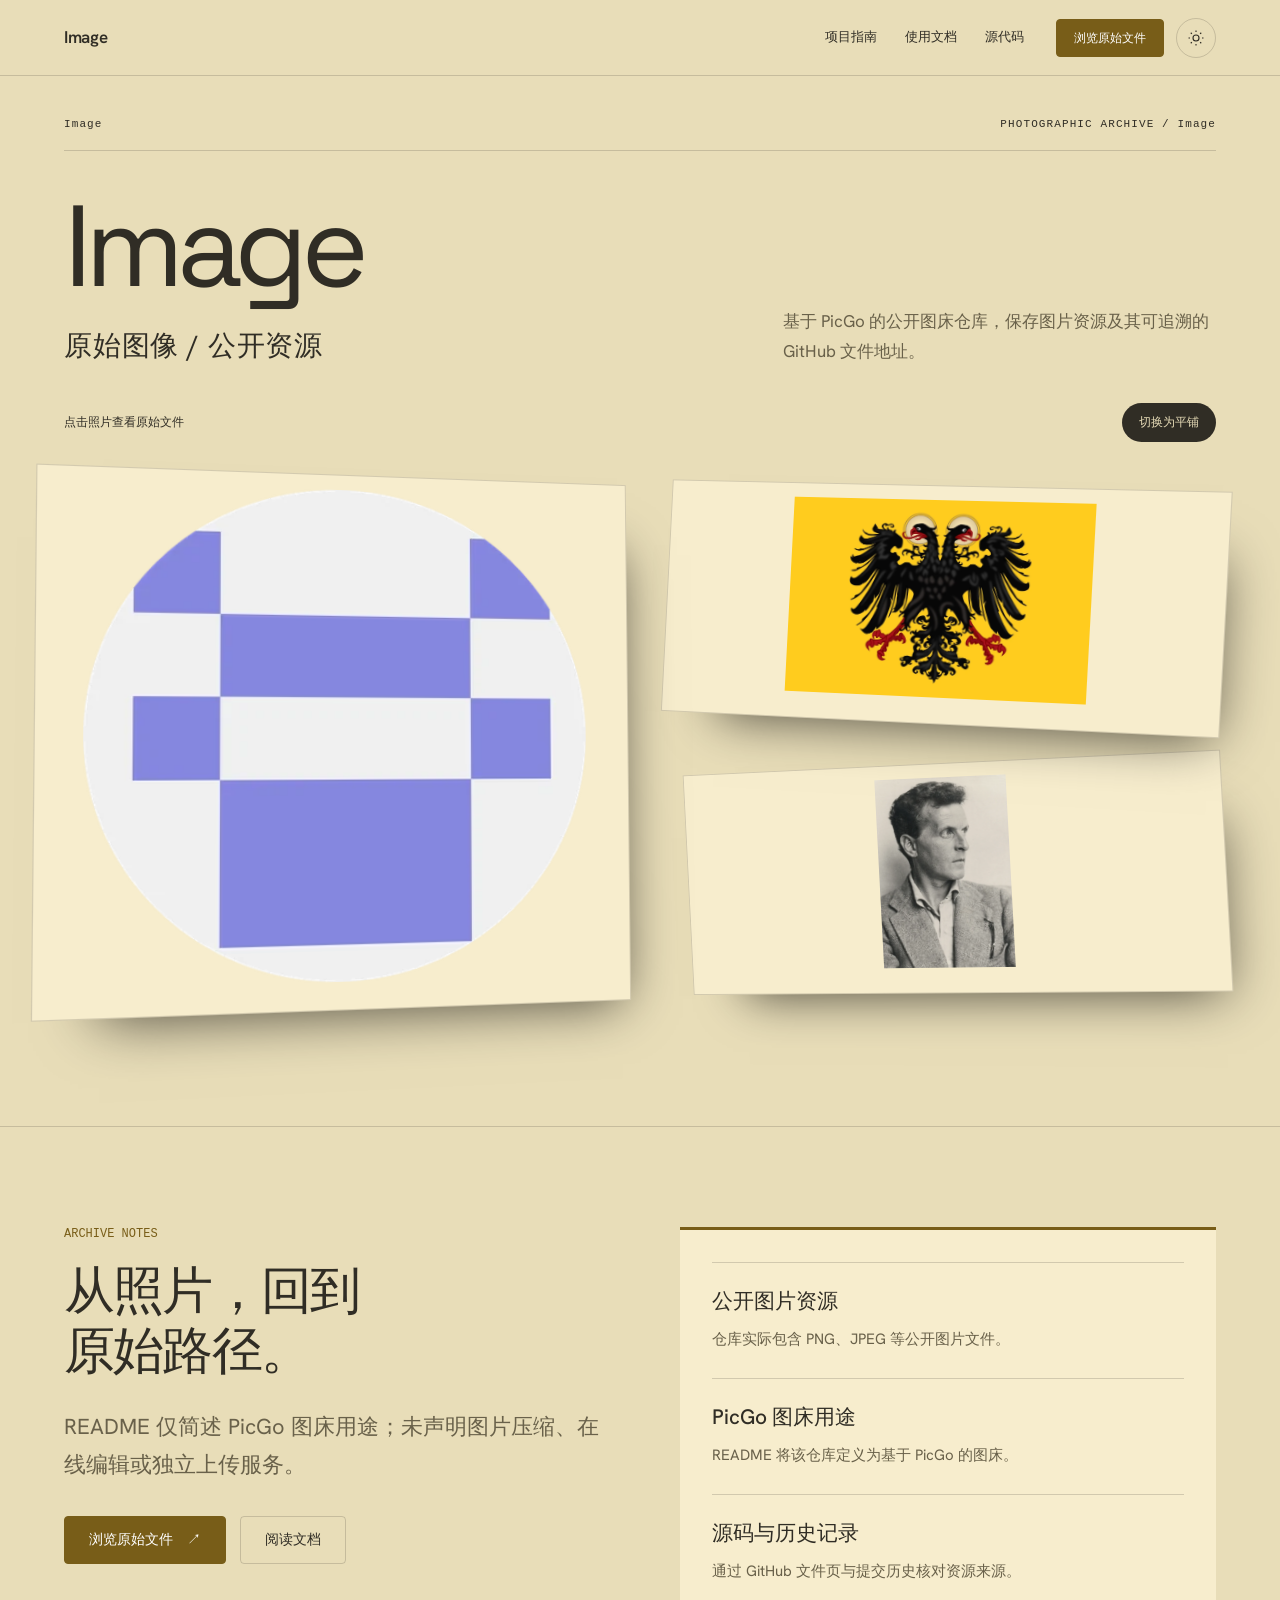
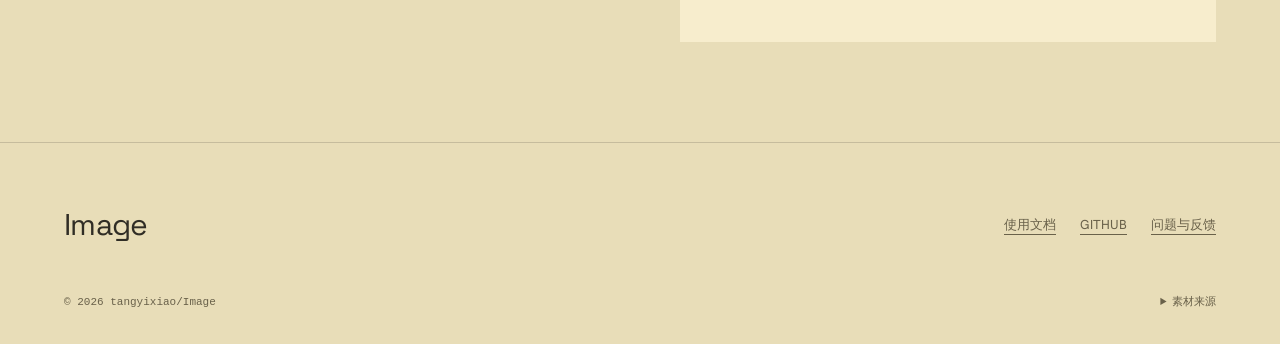
==== commit a593381e: "feat(web): add a bilingual project guide" ====
--- a/index.html
+++ b/index.html
@@ -1 +1 @@
-<!doctype html><html lang="zh-CN" data-project="Image" data-family="archive"><head><meta charset="utf-8"><meta name="viewport" content="width=device-width, initial-scale=1"><meta name="description" content="基于 PicGo 的公开图床仓库，保存图片资源及其可追溯的 GitHub 文件地址。"><meta name="color-scheme" content="light dark"><title>Image · 一些图像， 保留原来的样子。</title><link rel="stylesheet" href="assets/fonts/fonts.css"><link rel="stylesheet" href="assets/fonts/display.css"><link rel="stylesheet" href="assets/site.css"><link rel="stylesheet" href="assets/docs-v3.css"><link rel="stylesheet" href="assets/polish.css"><style>:root{--font-body:"Hanken Grotesk","PingFang SC","Microsoft YaHei",sans-serif;--font-text:var(--font-body);--model-accent:var(--accent);--font-display:"Space Grotesk","Songti SC","SimSun",serif;--font-mono:"Geist Mono","SFMono-Regular",Consolas,monospace}html[data-theme="light"]{--bg:#E8DDB8;--surface:#F7EDCD;--ink:#302D25;--muted:#69614a;--accent:#785d18;--accent-ink:#FFFFFF;--line:color-mix(in srgb,#302D25 19%,transparent);color-scheme:light}html[data-theme="dark"]{--bg:#252116;--surface:#3A321E;--ink:#F4E9C7;--muted:#bcad7d;--accent:#e7c45b;--accent-ink:#000000;--line:color-mix(in srgb,#F4E9C7 19%,transparent);color-scheme:dark}</style><script src="assets/theme.js"></script><link rel="icon" type="image/svg+xml" href="favicon.svg"></head><body><header class="nav site-nav"><div class="wrap nav-inner"><a class="skip-link" href="#top">跳到正文</a><a class="site-brand" href="index.html">Image</a><nav class="site-links" aria-label="项目导航"><a href="docs.html">使用文档</a><a href="https://github.com/tangyixiao/Image">源代码</a></nav><div class="nav-controls"><a class="btn nav-cta" href="https://github.com/tangyixiao/Image">浏览原始文件</a><button class="site-theme" type="button" data-theme-toggle aria-label="切换深浅色" aria-pressed="false"><svg width="18" height="18" viewBox="0 0 24 24" fill="none" stroke="currentColor" stroke-width="1.5" aria-hidden="true"><circle cx="12" cy="12" r="4"/><path d="M12 2v2m0 16v2M2 12h2m16 0h2M5 5l1.5 1.5m11 11L19 19M5 19l1.5-1.5m11-11L19 5"/></svg></button><button class="site-menu-toggle" data-menu-toggle type="button" aria-label="菜单" aria-expanded="false" aria-controls="site-drawer"><svg width="20" height="20" viewBox="0 0 20 20" fill="none" stroke="currentColor" stroke-width="1.4" aria-hidden="true"><path d="M3 6h14M3 14h14"/></svg></button></div></div><nav class="site-drawer" id="site-drawer" hidden><a href="index.html">项目首页</a><a href="docs.html">使用文档</a><a href="https://github.com/tangyixiao/Image">查看源码</a><p class="drawer-note">Image</p></nav></header><main id="top"><article class="archive-layout-spread"><section class="archive-hero"><div class="wrap"><div class="archive-masthead"><span>Image</span><span>PHOTOGRAPHIC ARCHIVE / Image</span></div><div class="archive-heading"><h1 class="archive-year">Image<small>原始图像 / 公开资源</small></h1><p class="lede">基于 PicGo 的公开图床仓库，保存图片资源及其可追溯的 GitHub 文件地址。</p></div><div class="archive-controls"><span>点击照片查看原始文件</span><button type="button" data-depth-toggle aria-controls="photo-wall" aria-pressed="true">切换为平铺</button></div><div class="photo-wall is-depth" id="photo-wall"><a class="archive-print" href="https://github.com/tangyixiao/Image/blob/main/github_old_avatar_corrected_512.png"><img src="assets/media/photo-1.webp" alt="GitHub 头像图像"></a><a class="archive-print" href="https://github.com/tangyixiao/Image/blob/main/Holy_Roman_Emperor.png"><img src="assets/media/photo-2.webp" alt="神圣罗马帝国双头鹰图像"></a><a class="archive-print" href="https://github.com/tangyixiao/Image/blob/main/Ludwig_Wittgenstein.jpg"><img src="assets/media/photo-3.webp" alt="路德维希·维特根斯坦肖像"></a></div></div></section><section class="section top-rule"><div class="wrap archive-links"><div><p class="section-number">ARCHIVE NOTES</p><h2>从照片，回到原始路径。</h2><p class="lede" style="margin-top:26px">README 仅简述 PicGo 图床用途；未声明图片压缩、在线编辑或独立上传服务。</p><div class="actions"><a class="btn" href="https://github.com/tangyixiao/Image">浏览原始文件 <span aria-hidden="true">↗</span></a><a class="btn secondary" href="docs.html">阅读文档</a></div></div><div class="archive-source"><ul class="caps"><li><h3>公开图片资源</h3><p>仓库实际包含 PNG、JPEG 等公开图片文件。</p></li><li><h3>PicGo 图床用途</h3><p>README 将该仓库定义为基于 PicGo 的图床。</p></li><li><h3>源码与历史记录</h3><p>通过 GitHub 文件页与提交历史核对资源来源。</p></li></ul></div></div></section></article></main><footer class="site-footer"><div class="wrap"><div class="footer-top"><span class="footer-name">Image</span><nav class="footer-links"><a href="docs.html">使用文档</a><a href="https://github.com/tangyixiao/Image">GITHUB</a><a href="https://github.com/tangyixiao/Image/issues">问题与反馈</a></nav></div><div class="footer-bottom"><span>© 2026 tangyixiao/Image</span><details><summary>素材来源</summary><ul><li><a href="https://github.com/tangyixiao/Image/blob/main/github_old_avatar_corrected_512.png">github_old_avatar_corrected_512.png</a></li><li><a href="https://github.com/tangyixiao/Image/blob/main/Holy_Roman_Emperor.png">Holy_Roman_Emperor.png</a></li><li><a href="https://github.com/tangyixiao/Image/blob/main/Ludwig_Wittgenstein.jpg">Ludwig_Wittgenstein.jpg</a></li></ul></details></div></div></footer><script src="assets/site.js" defer></script><script src="assets/docs-v3.js" defer></script></body></html>+<!doctype html><html lang="zh-CN" data-project="Image" data-family="archive"><head><meta charset="utf-8"><meta name="viewport" content="width=device-width, initial-scale=1"><meta name="description" content="基于 PicGo 的公开图床仓库，保存图片资源及其可追溯的 GitHub 文件地址。"><meta name="color-scheme" content="light dark"><title>Image · 一些图像， 保留原来的样子。</title><link rel="stylesheet" href="assets/fonts/fonts.css"><link rel="stylesheet" href="assets/fonts/display.css"><link rel="stylesheet" href="assets/site.css"><link rel="stylesheet" href="assets/docs-v3.css"><link rel="stylesheet" href="assets/polish.css"><style>:root{--font-body:"Hanken Grotesk","PingFang SC","Microsoft YaHei",sans-serif;--font-text:var(--font-body);--model-accent:var(--accent);--font-display:"Space Grotesk","Songti SC","SimSun",serif;--font-mono:"Geist Mono","SFMono-Regular",Consolas,monospace}html[data-theme="light"]{--bg:#E8DDB8;--surface:#F7EDCD;--ink:#302D25;--muted:#69614a;--accent:#785d18;--accent-ink:#FFFFFF;--line:color-mix(in srgb,#302D25 19%,transparent);color-scheme:light}html[data-theme="dark"]{--bg:#252116;--surface:#3A321E;--ink:#F4E9C7;--muted:#bcad7d;--accent:#e7c45b;--accent-ink:#000000;--line:color-mix(in srgb,#F4E9C7 19%,transparent);color-scheme:dark}</style><script src="assets/theme.js"></script><link rel="icon" type="image/svg+xml" href="favicon.svg"></head><body><header class="nav site-nav"><div class="wrap nav-inner"><a class="skip-link" href="#top">跳到正文</a><a class="site-brand" href="index.html">Image</a><nav class="site-links" aria-label="项目导航"><a href="project-website/site/index.html">项目指南</a><a href="docs.html">使用文档</a><a href="https://github.com/tangyixiao/Image">源代码</a></nav><div class="nav-controls"><a class="btn nav-cta" href="https://github.com/tangyixiao/Image">浏览原始文件</a><button class="site-theme" type="button" data-theme-toggle aria-label="切换深浅色" aria-pressed="false"><svg width="18" height="18" viewBox="0 0 24 24" fill="none" stroke="currentColor" stroke-width="1.5" aria-hidden="true"><circle cx="12" cy="12" r="4"/><path d="M12 2v2m0 16v2M2 12h2m16 0h2M5 5l1.5 1.5m11 11L19 19M5 19l1.5-1.5m11-11L19 5"/></svg></button><button class="site-menu-toggle" data-menu-toggle type="button" aria-label="菜单" aria-expanded="false" aria-controls="site-drawer"><svg width="20" height="20" viewBox="0 0 20 20" fill="none" stroke="currentColor" stroke-width="1.4" aria-hidden="true"><path d="M3 6h14M3 14h14"/></svg></button></div></div><nav class="site-drawer" id="site-drawer" hidden><a href="project-website/site/index.html">项目指南</a><a href="index.html">项目首页</a><a href="docs.html">使用文档</a><a href="https://github.com/tangyixiao/Image">查看源码</a><p class="drawer-note">Image</p></nav></header><main id="top"><article class="archive-layout-spread"><section class="archive-hero"><div class="wrap"><div class="archive-masthead"><span>Image</span><span>PHOTOGRAPHIC ARCHIVE / Image</span></div><div class="archive-heading"><h1 class="archive-year">Image<small>原始图像 / 公开资源</small></h1><p class="lede">基于 PicGo 的公开图床仓库，保存图片资源及其可追溯的 GitHub 文件地址。</p></div><div class="archive-controls"><span>点击照片查看原始文件</span><button type="button" data-depth-toggle aria-controls="photo-wall" aria-pressed="true">切换为平铺</button></div><div class="photo-wall is-depth" id="photo-wall"><a class="archive-print" href="https://github.com/tangyixiao/Image/blob/main/github_old_avatar_corrected_512.png"><img src="assets/media/photo-1.webp" alt="GitHub 头像图像"></a><a class="archive-print" href="https://github.com/tangyixiao/Image/blob/main/Holy_Roman_Emperor.png"><img src="assets/media/photo-2.webp" alt="神圣罗马帝国双头鹰图像"></a><a class="archive-print" href="https://github.com/tangyixiao/Image/blob/main/Ludwig_Wittgenstein.jpg"><img src="assets/media/photo-3.webp" alt="路德维希·维特根斯坦肖像"></a></div></div></section><section class="section top-rule"><div class="wrap archive-links"><div><p class="section-number">ARCHIVE NOTES</p><h2>从照片，回到原始路径。</h2><p class="lede" style="margin-top:26px">README 仅简述 PicGo 图床用途；未声明图片压缩、在线编辑或独立上传服务。</p><div class="actions"><a class="btn" href="https://github.com/tangyixiao/Image">浏览原始文件 <span aria-hidden="true">↗</span></a><a class="btn secondary" href="docs.html">阅读文档</a></div></div><div class="archive-source"><ul class="caps"><li><h3>公开图片资源</h3><p>仓库实际包含 PNG、JPEG 等公开图片文件。</p></li><li><h3>PicGo 图床用途</h3><p>README 将该仓库定义为基于 PicGo 的图床。</p></li><li><h3>源码与历史记录</h3><p>通过 GitHub 文件页与提交历史核对资源来源。</p></li></ul></div></div></section></article></main><footer class="site-footer"><div class="wrap"><div class="footer-top"><span class="footer-name">Image</span><nav class="footer-links"><a href="docs.html">使用文档</a><a href="https://github.com/tangyixiao/Image">GITHUB</a><a href="https://github.com/tangyixiao/Image/issues">问题与反馈</a></nav></div><div class="footer-bottom"><span>© 2026 tangyixiao/Image</span><details><summary>素材来源</summary><ul><li><a href="https://github.com/tangyixiao/Image/blob/main/github_old_avatar_corrected_512.png">github_old_avatar_corrected_512.png</a></li><li><a href="https://github.com/tangyixiao/Image/blob/main/Holy_Roman_Emperor.png">Holy_Roman_Emperor.png</a></li><li><a href="https://github.com/tangyixiao/Image/blob/main/Ludwig_Wittgenstein.jpg">Ludwig_Wittgenstein.jpg</a></li></ul></details></div></div></footer><script src="assets/site.js" defer></script><script src="assets/docs-v3.js" defer></script></body></html>
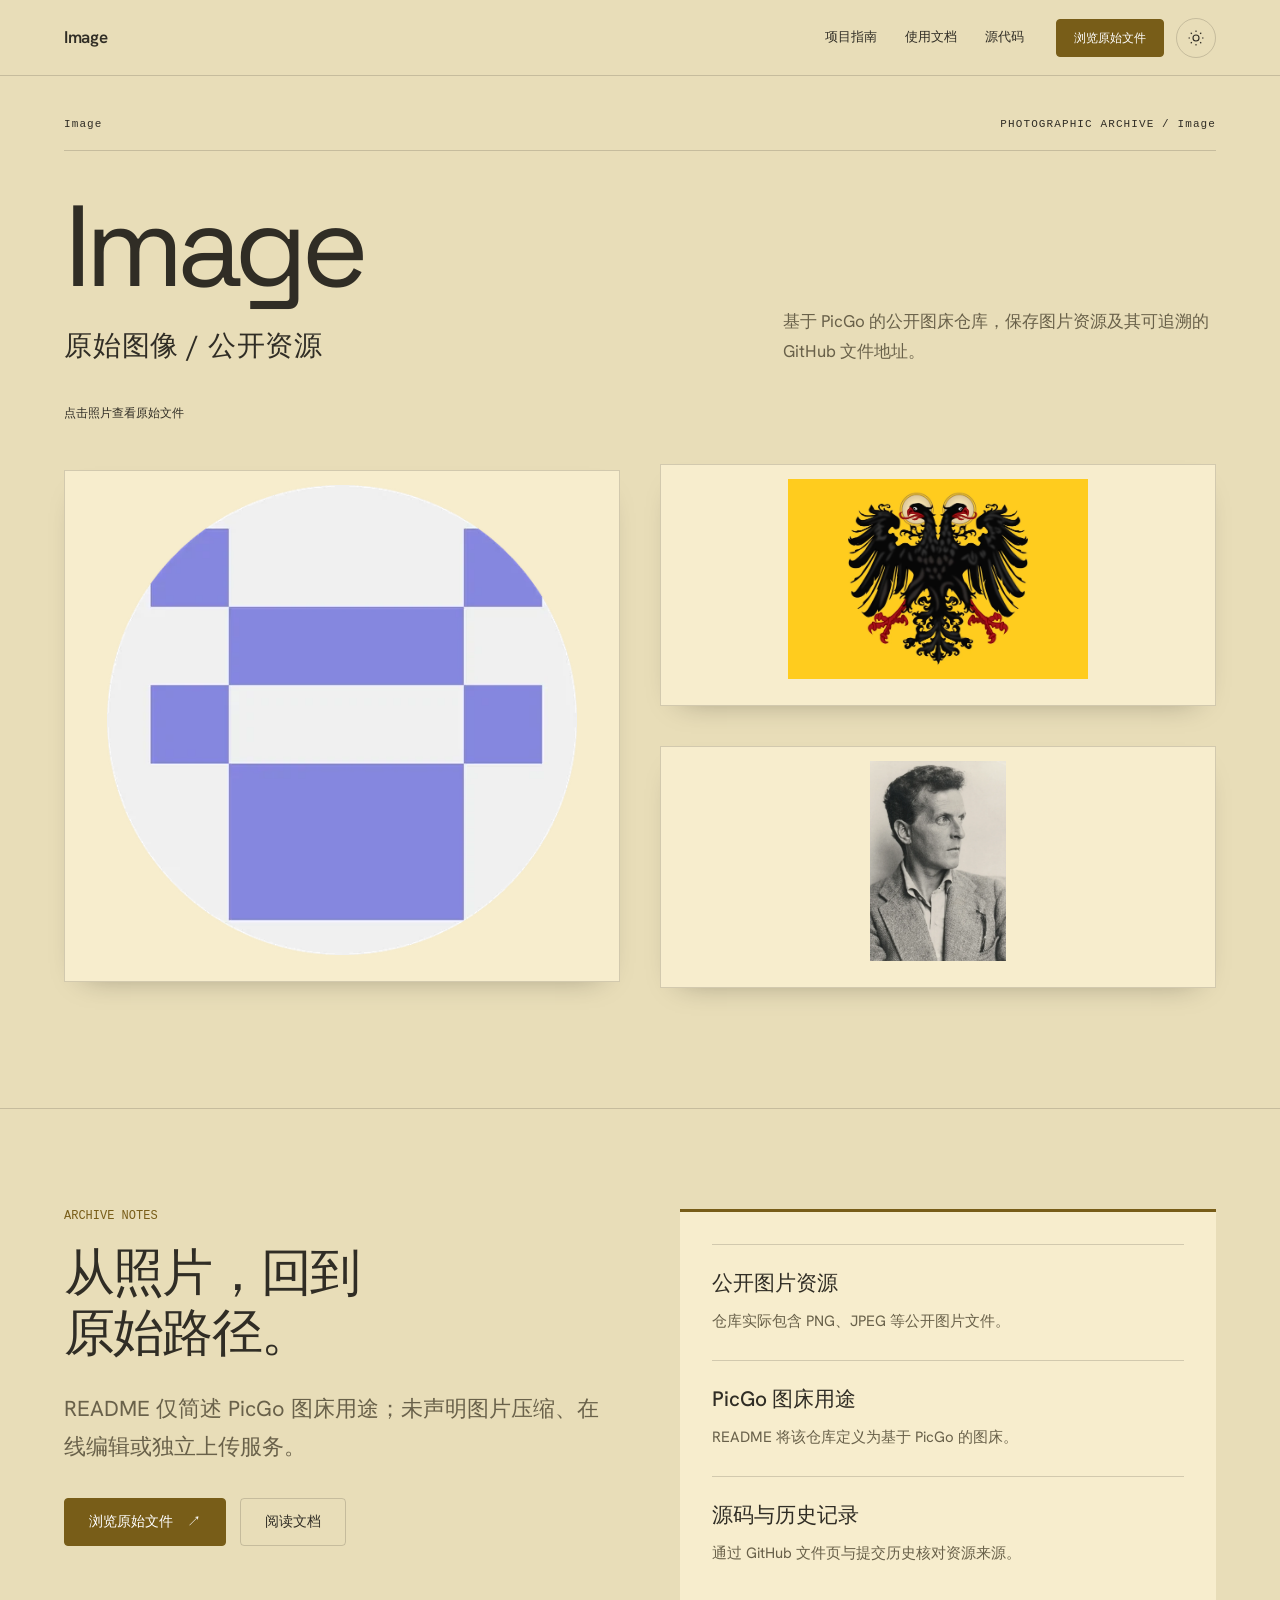
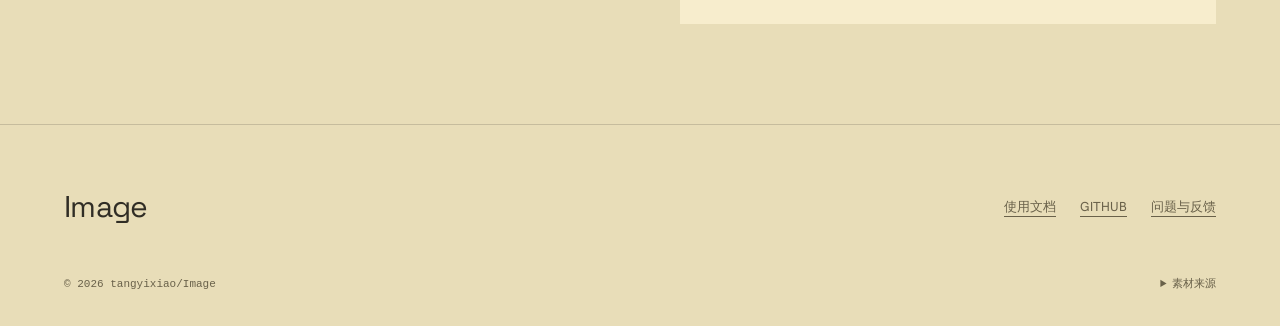
==== commit f02cd3b9: "fix(site): remove decorative 3D Display photographs in the existing flat grid and remove the depth t" ====
--- a/index.html
+++ b/index.html
@@ -1 +1 @@
-<!doctype html><html lang="zh-CN" data-project="Image" data-family="archive"><head><meta charset="utf-8"><meta name="viewport" content="width=device-width, initial-scale=1"><meta name="description" content="基于 PicGo 的公开图床仓库，保存图片资源及其可追溯的 GitHub 文件地址。"><meta name="color-scheme" content="light dark"><title>Image · 一些图像， 保留原来的样子。</title><link rel="stylesheet" href="assets/fonts/fonts.css"><link rel="stylesheet" href="assets/fonts/display.css"><link rel="stylesheet" href="assets/site.css"><link rel="stylesheet" href="assets/docs-v3.css"><link rel="stylesheet" href="assets/polish.css"><style>:root{--font-body:"Hanken Grotesk","PingFang SC","Microsoft YaHei",sans-serif;--font-text:var(--font-body);--model-accent:var(--accent);--font-display:"Space Grotesk","Songti SC","SimSun",serif;--font-mono:"Geist Mono","SFMono-Regular",Consolas,monospace}html[data-theme="light"]{--bg:#E8DDB8;--surface:#F7EDCD;--ink:#302D25;--muted:#69614a;--accent:#785d18;--accent-ink:#FFFFFF;--line:color-mix(in srgb,#302D25 19%,transparent);color-scheme:light}html[data-theme="dark"]{--bg:#252116;--surface:#3A321E;--ink:#F4E9C7;--muted:#bcad7d;--accent:#e7c45b;--accent-ink:#000000;--line:color-mix(in srgb,#F4E9C7 19%,transparent);color-scheme:dark}</style><script src="assets/theme.js"></script><link rel="icon" type="image/svg+xml" href="favicon.svg"></head><body><header class="nav site-nav"><div class="wrap nav-inner"><a class="skip-link" href="#top">跳到正文</a><a class="site-brand" href="index.html">Image</a><nav class="site-links" aria-label="项目导航"><a href="project-website/site/index.html">项目指南</a><a href="docs.html">使用文档</a><a href="https://github.com/tangyixiao/Image">源代码</a></nav><div class="nav-controls"><a class="btn nav-cta" href="https://github.com/tangyixiao/Image">浏览原始文件</a><button class="site-theme" type="button" data-theme-toggle aria-label="切换深浅色" aria-pressed="false"><svg width="18" height="18" viewBox="0 0 24 24" fill="none" stroke="currentColor" stroke-width="1.5" aria-hidden="true"><circle cx="12" cy="12" r="4"/><path d="M12 2v2m0 16v2M2 12h2m16 0h2M5 5l1.5 1.5m11 11L19 19M5 19l1.5-1.5m11-11L19 5"/></svg></button><button class="site-menu-toggle" data-menu-toggle type="button" aria-label="菜单" aria-expanded="false" aria-controls="site-drawer"><svg width="20" height="20" viewBox="0 0 20 20" fill="none" stroke="currentColor" stroke-width="1.4" aria-hidden="true"><path d="M3 6h14M3 14h14"/></svg></button></div></div><nav class="site-drawer" id="site-drawer" hidden><a href="project-website/site/index.html">项目指南</a><a href="index.html">项目首页</a><a href="docs.html">使用文档</a><a href="https://github.com/tangyixiao/Image">查看源码</a><p class="drawer-note">Image</p></nav></header><main id="top"><article class="archive-layout-spread"><section class="archive-hero"><div class="wrap"><div class="archive-masthead"><span>Image</span><span>PHOTOGRAPHIC ARCHIVE / Image</span></div><div class="archive-heading"><h1 class="archive-year">Image<small>原始图像 / 公开资源</small></h1><p class="lede">基于 PicGo 的公开图床仓库，保存图片资源及其可追溯的 GitHub 文件地址。</p></div><div class="archive-controls"><span>点击照片查看原始文件</span><button type="button" data-depth-toggle aria-controls="photo-wall" aria-pressed="true">切换为平铺</button></div><div class="photo-wall is-depth" id="photo-wall"><a class="archive-print" href="https://github.com/tangyixiao/Image/blob/main/github_old_avatar_corrected_512.png"><img src="assets/media/photo-1.webp" alt="GitHub 头像图像"></a><a class="archive-print" href="https://github.com/tangyixiao/Image/blob/main/Holy_Roman_Emperor.png"><img src="assets/media/photo-2.webp" alt="神圣罗马帝国双头鹰图像"></a><a class="archive-print" href="https://github.com/tangyixiao/Image/blob/main/Ludwig_Wittgenstein.jpg"><img src="assets/media/photo-3.webp" alt="路德维希·维特根斯坦肖像"></a></div></div></section><section class="section top-rule"><div class="wrap archive-links"><div><p class="section-number">ARCHIVE NOTES</p><h2>从照片，回到原始路径。</h2><p class="lede" style="margin-top:26px">README 仅简述 PicGo 图床用途；未声明图片压缩、在线编辑或独立上传服务。</p><div class="actions"><a class="btn" href="https://github.com/tangyixiao/Image">浏览原始文件 <span aria-hidden="true">↗</span></a><a class="btn secondary" href="docs.html">阅读文档</a></div></div><div class="archive-source"><ul class="caps"><li><h3>公开图片资源</h3><p>仓库实际包含 PNG、JPEG 等公开图片文件。</p></li><li><h3>PicGo 图床用途</h3><p>README 将该仓库定义为基于 PicGo 的图床。</p></li><li><h3>源码与历史记录</h3><p>通过 GitHub 文件页与提交历史核对资源来源。</p></li></ul></div></div></section></article></main><footer class="site-footer"><div class="wrap"><div class="footer-top"><span class="footer-name">Image</span><nav class="footer-links"><a href="docs.html">使用文档</a><a href="https://github.com/tangyixiao/Image">GITHUB</a><a href="https://github.com/tangyixiao/Image/issues">问题与反馈</a></nav></div><div class="footer-bottom"><span>© 2026 tangyixiao/Image</span><details><summary>素材来源</summary><ul><li><a href="https://github.com/tangyixiao/Image/blob/main/github_old_avatar_corrected_512.png">github_old_avatar_corrected_512.png</a></li><li><a href="https://github.com/tangyixiao/Image/blob/main/Holy_Roman_Emperor.png">Holy_Roman_Emperor.png</a></li><li><a href="https://github.com/tangyixiao/Image/blob/main/Ludwig_Wittgenstein.jpg">Ludwig_Wittgenstein.jpg</a></li></ul></details></div></div></footer><script src="assets/site.js" defer></script><script src="assets/docs-v3.js" defer></script></body></html>+<!doctype html><html lang="zh-CN" data-project="Image" data-family="archive"><head><meta charset="utf-8"><meta name="viewport" content="width=device-width, initial-scale=1"><meta name="description" content="基于 PicGo 的公开图床仓库，保存图片资源及其可追溯的 GitHub 文件地址。"><meta name="color-scheme" content="light dark"><title>Image · 一些图像， 保留原来的样子。</title><link rel="stylesheet" href="assets/fonts/fonts.css"><link rel="stylesheet" href="assets/fonts/display.css"><link rel="stylesheet" href="assets/site.css"><link rel="stylesheet" href="assets/docs-v3.css"><link rel="stylesheet" href="assets/polish.css"><style>:root{--font-body:"Hanken Grotesk","PingFang SC","Microsoft YaHei",sans-serif;--font-text:var(--font-body);--model-accent:var(--accent);--font-display:"Space Grotesk","Songti SC","SimSun",serif;--font-mono:"Geist Mono","SFMono-Regular",Consolas,monospace}html[data-theme="light"]{--bg:#E8DDB8;--surface:#F7EDCD;--ink:#302D25;--muted:#69614a;--accent:#785d18;--accent-ink:#FFFFFF;--line:color-mix(in srgb,#302D25 19%,transparent);color-scheme:light}html[data-theme="dark"]{--bg:#252116;--surface:#3A321E;--ink:#F4E9C7;--muted:#bcad7d;--accent:#e7c45b;--accent-ink:#000000;--line:color-mix(in srgb,#F4E9C7 19%,transparent);color-scheme:dark}</style><script src="assets/theme.js"></script><link rel="icon" type="image/svg+xml" href="favicon.svg"></head><body><header class="nav site-nav"><div class="wrap nav-inner"><a class="skip-link" href="#top">跳到正文</a><a class="site-brand" href="index.html">Image</a><nav class="site-links" aria-label="项目导航"><a href="project-website/site/index.html">项目指南</a><a href="docs.html">使用文档</a><a href="https://github.com/tangyixiao/Image">源代码</a></nav><div class="nav-controls"><a class="btn nav-cta" href="https://github.com/tangyixiao/Image">浏览原始文件</a><button class="site-theme" type="button" data-theme-toggle aria-label="切换深浅色" aria-pressed="false"><svg width="18" height="18" viewBox="0 0 24 24" fill="none" stroke="currentColor" stroke-width="1.5" aria-hidden="true"><circle cx="12" cy="12" r="4"/><path d="M12 2v2m0 16v2M2 12h2m16 0h2M5 5l1.5 1.5m11 11L19 19M5 19l1.5-1.5m11-11L19 5"/></svg></button><button class="site-menu-toggle" data-menu-toggle type="button" aria-label="菜单" aria-expanded="false" aria-controls="site-drawer"><svg width="20" height="20" viewBox="0 0 20 20" fill="none" stroke="currentColor" stroke-width="1.4" aria-hidden="true"><path d="M3 6h14M3 14h14"/></svg></button></div></div><nav class="site-drawer" id="site-drawer" hidden><a href="project-website/site/index.html">项目指南</a><a href="index.html">项目首页</a><a href="docs.html">使用文档</a><a href="https://github.com/tangyixiao/Image">查看源码</a><p class="drawer-note">Image</p></nav></header><main id="top"><article class="archive-layout-spread"><section class="archive-hero"><div class="wrap"><div class="archive-masthead"><span>Image</span><span>PHOTOGRAPHIC ARCHIVE / Image</span></div><div class="archive-heading"><h1 class="archive-year">Image<small>原始图像 / 公开资源</small></h1><p class="lede">基于 PicGo 的公开图床仓库，保存图片资源及其可追溯的 GitHub 文件地址。</p></div><div class="archive-controls"><span>点击照片查看原始文件</span></div><div class="photo-wall" id="photo-wall"><a class="archive-print" href="https://github.com/tangyixiao/Image/blob/main/github_old_avatar_corrected_512.png"><img src="assets/media/photo-1.webp" alt="GitHub 头像图像"></a><a class="archive-print" href="https://github.com/tangyixiao/Image/blob/main/Holy_Roman_Emperor.png"><img src="assets/media/photo-2.webp" alt="神圣罗马帝国双头鹰图像"></a><a class="archive-print" href="https://github.com/tangyixiao/Image/blob/main/Ludwig_Wittgenstein.jpg"><img src="assets/media/photo-3.webp" alt="路德维希·维特根斯坦肖像"></a></div></div></section><section class="section top-rule"><div class="wrap archive-links"><div><p class="section-number">ARCHIVE NOTES</p><h2>从照片，回到原始路径。</h2><p class="lede" style="margin-top:26px">README 仅简述 PicGo 图床用途；未声明图片压缩、在线编辑或独立上传服务。</p><div class="actions"><a class="btn" href="https://github.com/tangyixiao/Image">浏览原始文件 <span aria-hidden="true">↗</span></a><a class="btn secondary" href="docs.html">阅读文档</a></div></div><div class="archive-source"><ul class="caps"><li><h3>公开图片资源</h3><p>仓库实际包含 PNG、JPEG 等公开图片文件。</p></li><li><h3>PicGo 图床用途</h3><p>README 将该仓库定义为基于 PicGo 的图床。</p></li><li><h3>源码与历史记录</h3><p>通过 GitHub 文件页与提交历史核对资源来源。</p></li></ul></div></div></section></article></main><footer class="site-footer"><div class="wrap"><div class="footer-top"><span class="footer-name">Image</span><nav class="footer-links"><a href="docs.html">使用文档</a><a href="https://github.com/tangyixiao/Image">GITHUB</a><a href="https://github.com/tangyixiao/Image/issues">问题与反馈</a></nav></div><div class="footer-bottom"><span>© 2026 tangyixiao/Image</span><details><summary>素材来源</summary><ul><li><a href="https://github.com/tangyixiao/Image/blob/main/github_old_avatar_corrected_512.png">github_old_avatar_corrected_512.png</a></li><li><a href="https://github.com/tangyixiao/Image/blob/main/Holy_Roman_Emperor.png">Holy_Roman_Emperor.png</a></li><li><a href="https://github.com/tangyixiao/Image/blob/main/Ludwig_Wittgenstein.jpg">Ludwig_Wittgenstein.jpg</a></li></ul></details></div></div></footer><script src="assets/site.js" defer></script><script src="assets/docs-v3.js" defer></script></body></html>
--- a/assets/site.css
+++ b/assets/site.css
@@ -15,12 +15,12 @@
 /* Terminal/tool pages use their own compact, typographic workbench. */
 .terminal-hero{padding:54px 0 74px}.terminal-label{display:flex;align-items:center;gap:12px;font:12px var(--font-mono);color:var(--accent)}.terminal-label:before{content:"";width:9px;height:9px;background:var(--accent);border-radius:50%}.terminal-grid{display:grid;grid-template-columns:minmax(0,1fr) minmax(0,1.1fr);gap:70px;align-items:center;margin-top:52px}.terminal-title{font-size:clamp(52px,6vw,86px);font-family:var(--font-display);line-height:1.06}.terminal-stage{border:1px solid var(--line);border-radius:18px;background:var(--surface);padding:16px;box-shadow:0 28px 60px -45px var(--ink)}.terminal-stage .project-3d{min-height:430px}.terminal-facts{display:flex;gap:24px;font:11px var(--font-mono);margin-top:40px;color:var(--muted);flex-wrap:wrap}.terminal-facts span{border-left:2px solid var(--accent);padding-left:12px}
 /* The archive is a photographic publication. The wall has a deliberate physical depth mode. */
-.archive-hero{padding:42px 0 80px;overflow:hidden}.archive-masthead{display:flex;justify-content:space-between;align-items:center;gap:20px;font:11px var(--font-mono);letter-spacing:.1em;padding-bottom:20px;border-bottom:1px solid var(--line)}.archive-heading{display:grid;grid-template-columns:minmax(0,1.2fr) minmax(0,.8fr);gap:70px;align-items:end;margin-top:44px}.archive-year{font:400 clamp(70px,12vw,172px)/.9 var(--font-display);letter-spacing:-.06em}.archive-year small{font:500 .24em/1.6 var(--font-body);letter-spacing:.03em;display:block;margin-top:24px}.archive-heading .lede{font-size:17px;max-width:26em;margin-bottom:0}.archive-controls{display:flex;gap:12px;align-items:center;justify-content:space-between;margin:36px 0 0;font-size:12px}.archive-controls button{border:1px solid var(--line);padding:8px 16px;background:transparent;color:var(--ink);border-radius:30px}.archive-controls button[aria-pressed=true]{background:var(--ink);color:var(--bg)}.photo-wall{position:relative;display:grid;grid-template-columns:minmax(0,1.35fr) minmax(0,1fr) minmax(0,1fr);gap:24px;align-items:center;min-height:540px;perspective:1500px;padding:40px 0;transform-style:preserve-3d}.archive-print{position:relative;background:var(--paper,var(--surface));border:1px solid var(--line);padding:14px 14px 26px;box-shadow:0 12px 30px -20px #0006;transform:translateZ(0);transition:transform .6s,box-shadow .6s;display:block}.archive-print img{width:100%;height:340px;object-fit:contain}.photo-wall.is-depth .archive-print:nth-child(1){transform:rotateY(12deg) rotateX(3deg) translateZ(70px);z-index:3}.photo-wall.is-depth .archive-print:nth-child(2){transform:rotateY(-10deg) rotateZ(3deg) translateZ(-20px);z-index:2}.photo-wall.is-depth .archive-print:nth-child(3){transform:rotateY(-16deg) rotateZ(-3deg) translateZ(-80px);z-index:1}.photo-wall.is-depth .archive-print{box-shadow:25px 35px 50px -34px #000a}.archive-layout-poster .archive-heading{grid-template-columns:minmax(0,1fr);text-align:center;gap:30px}.archive-layout-poster .archive-heading .lede{margin:auto;max-width:45em}.archive-layout-poster .photo-wall{grid-template-columns:minmax(0,1fr) minmax(0,1.5fr) minmax(0,1fr)}.archive-layout-spread .archive-year{font-size:clamp(65px,9vw,126px)}.archive-layout-spread .photo-wall{grid-template-columns:minmax(0,1fr) minmax(0,1fr);gap:40px}.archive-layout-spread .archive-print:first-child{grid-row:span 2}.archive-layout-spread .archive-print:first-child img{height:470px}.archive-layout-spread .archive-print:not(:first-child) img{height:200px}.archive-layout-ribbon .archive-heading{grid-template-columns:minmax(0,.9fr) minmax(0,1.1fr)}.archive-layout-ribbon .photo-wall{grid-template-columns:repeat(3,1fr);border-block:1px solid var(--line);margin-top:30px}.archive-caption-row{display:grid;grid-template-columns:minmax(0,1fr) minmax(0,1fr) minmax(0,1fr);gap:24px;padding:0 0 28px;font:11px var(--font-mono);color:var(--muted)}.archive-links{display:grid;grid-template-columns:minmax(0,1fr) minmax(0,1fr);gap:80px}.archive-links p{max-width:45em}.archive-source{padding:32px;background:var(--surface);border-top:3px solid var(--accent)}
+.archive-hero{padding:42px 0 80px;overflow:hidden}.archive-masthead{display:flex;justify-content:space-between;align-items:center;gap:20px;font:11px var(--font-mono);letter-spacing:.1em;padding-bottom:20px;border-bottom:1px solid var(--line)}.archive-heading{display:grid;grid-template-columns:minmax(0,1.2fr) minmax(0,.8fr);gap:70px;align-items:end;margin-top:44px}.archive-year{font:400 clamp(70px,12vw,172px)/.9 var(--font-display);letter-spacing:-.06em}.archive-year small{font:500 .24em/1.6 var(--font-body);letter-spacing:.03em;display:block;margin-top:24px}.archive-heading .lede{font-size:17px;max-width:26em;margin-bottom:0}.archive-controls{display:flex;gap:12px;align-items:center;justify-content:space-between;margin:36px 0 0;font-size:12px}.photo-wall{position:relative;display:grid;grid-template-columns:minmax(0,1.35fr) minmax(0,1fr) minmax(0,1fr);gap:24px;align-items:center;min-height:540px;padding:40px 0}.archive-print{position:relative;background:var(--paper,var(--surface));border:1px solid var(--line);padding:14px 14px 26px;box-shadow:0 12px 30px -20px #0006;display:block}.archive-print img{width:100%;height:340px;object-fit:contain}.archive-layout-poster .archive-heading{grid-template-columns:minmax(0,1fr);text-align:center;gap:30px}.archive-layout-poster .archive-heading .lede{margin:auto;max-width:45em}.archive-layout-poster .photo-wall{grid-template-columns:minmax(0,1fr) minmax(0,1.5fr) minmax(0,1fr)}.archive-layout-spread .archive-year{font-size:clamp(65px,9vw,126px)}.archive-layout-spread .photo-wall{grid-template-columns:minmax(0,1fr) minmax(0,1fr);gap:40px}.archive-layout-spread .archive-print:first-child{grid-row:span 2}.archive-layout-spread .archive-print:first-child img{height:470px}.archive-layout-spread .archive-print:not(:first-child) img{height:200px}.archive-layout-ribbon .archive-heading{grid-template-columns:minmax(0,.9fr) minmax(0,1.1fr)}.archive-layout-ribbon .photo-wall{grid-template-columns:repeat(3,1fr);border-block:1px solid var(--line);margin-top:30px}.archive-caption-row{display:grid;grid-template-columns:minmax(0,1fr) minmax(0,1fr) minmax(0,1fr);gap:24px;padding:0 0 28px;font:11px var(--font-mono);color:var(--muted)}.archive-links{display:grid;grid-template-columns:minmax(0,1fr) minmax(0,1fr);gap:80px}.archive-links p{max-width:45em}.archive-source{padding:32px;background:var(--surface);border-top:3px solid var(--accent)}
 /* Timeline / tiny repositories remain purposeful and compact. */
 .timeline-hero{padding:84px 0}.timeline-title{font-size:clamp(56px,8vw,118px);max-width:13ch}.timeline-grid{display:grid;grid-template-columns:minmax(0,.6fr) minmax(0,1.4fr);gap:80px;margin-top:56px}.timeline-date{font:400 44px/1.2 var(--font-display);color:var(--accent)}.timeline-entry{border-left:1px solid var(--line);padding-left:40px}.tiny-hero{padding:100px 0 80px}.tiny-title{font-size:clamp(70px,15vw,210px);font-family:var(--font-mono);letter-spacing:-.07em}.tiny-copy{display:grid;grid-template-columns:minmax(0,.7fr) minmax(0,1.3fr);gap:80px;margin-top:55px}.profile-hero{padding:70px 0}.profile-grid{display:grid;grid-template-columns:minmax(0,1.2fr) minmax(0,.8fr);gap:90px;align-items:center}.profile-title{font-size:clamp(65px,10vw,140px);font-family:var(--font-display);line-height:1.03}.profile-avatar{background:var(--surface);padding:55px;border-radius:50%;max-width:460px;margin:auto;border:1px solid var(--line)}.profile-avatar img{border-radius:50%;width:100%}.profile-disciplines{display:flex;gap:20px;flex-wrap:wrap;margin:30px 0;font:13px var(--font-mono);color:var(--accent)}
 @media(max-width:1100px){.wrap{padding-inline:36px}.code-layout,.editorial-columns,.editorial-content,.atlas-grid,.folio-grid,.folio-layout,.notebook-head,.catalog-index,.terminal-grid,.profile-grid{gap:42px}.atlas-margins{grid-template-columns:120px minmax(0,1fr) minmax(0,1fr);gap:30px}.photo-wall{min-height:450px}.archive-print img{height:280px}.archive-heading{gap:40px}.profile-avatar{padding:35px}}
-@media(max-width:767px){html{scroll-padding-top:78px}.wrap{padding-inline:22px}.section{padding:64px 0}.section-heading{display:block;margin-bottom:30px}.section-heading p{margin-top:18px}.site-nav{height:64px}.nav-inner{gap:14px}.site-brand{max-width:calc(100% - 110px);font-size:15px}.site-links,.nav-cta{display:none}.nav-controls{margin-left:auto}.site-menu-toggle{display:grid}.site-drawer{top:64px}.site-theme,.site-menu-toggle{height:38px;width:38px}.nav-controls{gap:8px}.code-layout,.editorial-columns,.editorial-content,.atlas-grid,.folio-grid,.folio-layout,.notebook-head,.catalog-index,.terminal-grid,.profile-grid,.archive-links,.timeline-grid,.tiny-copy{grid-template-columns:minmax(0,1fr);gap:38px}.lede{font-size:17px}.actions{gap:12px}.actions .btn{flex:1;min-width:140px}.footer-top{display:block;margin-bottom:30px}.footer-links{margin-top:24px;gap:18px}.footer-bottom{display:block}.footer-bottom details{max-width:100%;margin-top:16px}.atlas-hero{padding-top:28px}.atlas-title{font-size:76px;margin-top:32px}.atlas-subtitle{font-size:19px}.atlas-grid .project-3d{min-height:330px}.atlas-copy{padding-left:20px}.atlas-flags{grid-template-columns:minmax(0,1fr) minmax(0,1fr);gap:18px;padding:28px 0}.atlas-flags img{max-height:90px}.atlas-margins{grid-template-columns:minmax(0,1fr);gap:24px}.editorial-hero{padding:35px 0 45px}.editorial-masthead{font-size:10px;gap:18px}.editorial-columns{margin-top:35px}.editorial-title{font-size:60px}.editorial-side{border-left:0;padding-left:0}.editorial-side .project-3d{min-height:320px}.proof-sheet{padding:28px}.proof-sentence{font-size:28px}.folio-hero{padding:40px 0}.folio-title{font-size:56px}.folio-preview{padding:16px;box-shadow:8px 8px 0 var(--line)}.folio-seal{width:56px;height:56px;font-size:23px}.folio-topline{gap:20px}.folio-grid{margin-top:30px}.folio-layout .project-3d{min-height:320px}.notebook-hero{padding:40px 0}.notebook-title{font-size:58px}.notebook-model .project-3d{min-height:320px}.learning-steps{grid-template-columns:minmax(0,1fr);margin-top:38px;gap:24px}.notebook-paper{padding:25px}.catalog-hero{padding:40px 0}.catalog-heading{display:block;padding-bottom:30px}.catalog-title{font-size:66px}.catalog-heading .lede{margin-top:28px}.catalog-index{padding-top:30px}.catalog-marker{position:static}.directory-list strong{font-size:17px}.directory-list a{gap:15px}.terminal-hero{padding:35px 0}.terminal-title{font-size:54px}.terminal-grid{margin-top:30px}.terminal-stage{padding:8px}.terminal-stage .project-3d{min-height:320px}.archive-hero{padding-top:26px}.archive-masthead{font-size:10px;letter-spacing:.04em}.archive-heading,.archive-layout-ribbon .archive-heading{grid-template-columns:minmax(0,1fr);gap:28px;margin-top:34px}.archive-year{font-size:86px}.archive-heading .lede{max-width:none;font-size:15px}.archive-controls{margin-top:26px}.photo-wall,.archive-layout-poster .photo-wall,.archive-layout-spread .photo-wall,.archive-layout-ribbon .photo-wall{grid-template-columns:minmax(0,1fr);gap:25px;min-height:0;padding:32px 15px}.archive-print img,.archive-layout-spread .archive-print:first-child img,.archive-layout-spread .archive-print:not(:first-child) img{height:260px}.archive-layout-spread .archive-print:first-child{grid-row:auto}.photo-wall.is-depth .archive-print:nth-child(1){transform:rotateY(8deg) rotateZ(-3deg) translateZ(20px)}.photo-wall.is-depth .archive-print:nth-child(2){transform:rotateY(-8deg) rotateZ(3deg) translateZ(0)}.photo-wall.is-depth .archive-print:nth-child(3){transform:rotateY(8deg) rotateZ(-3deg) translateZ(-20px)}.archive-caption-row{display:none}.archive-layout-poster .archive-heading{text-align:left}.archive-layout-poster .archive-heading .lede{margin:0}.archive-layout-spread .archive-year{font-size:76px}.archive-source{padding:24px}.timeline-hero,.tiny-hero{padding:55px 0}.timeline-title{font-size:62px}.tiny-title{font-size:80px}.timeline-entry{padding-left:24px}.profile-hero{padding:40px 0}.profile-title{font-size:76px}.profile-avatar{max-width:300px;padding:30px}.profile-disciplines{font-size:12px;gap:14px}.caps li{padding:21px 0}}
-@media(prefers-reduced-motion:reduce){html{scroll-behavior:auto}*,*:before,*:after{scroll-behavior:auto!important;animation:none!important;transition:none!important}.photo-wall .archive-print{transition:none}}
+@media(max-width:767px){html{scroll-padding-top:78px}.wrap{padding-inline:22px}.section{padding:64px 0}.section-heading{display:block;margin-bottom:30px}.section-heading p{margin-top:18px}.site-nav{height:64px}.nav-inner{gap:14px}.site-brand{max-width:calc(100% - 110px);font-size:15px}.site-links,.nav-cta{display:none}.nav-controls{margin-left:auto}.site-menu-toggle{display:grid}.site-drawer{top:64px}.site-theme,.site-menu-toggle{height:38px;width:38px}.nav-controls{gap:8px}.code-layout,.editorial-columns,.editorial-content,.atlas-grid,.folio-grid,.folio-layout,.notebook-head,.catalog-index,.terminal-grid,.profile-grid,.archive-links,.timeline-grid,.tiny-copy{grid-template-columns:minmax(0,1fr);gap:38px}.lede{font-size:17px}.actions{gap:12px}.actions .btn{flex:1;min-width:140px}.footer-top{display:block;margin-bottom:30px}.footer-links{margin-top:24px;gap:18px}.footer-bottom{display:block}.footer-bottom details{max-width:100%;margin-top:16px}.atlas-hero{padding-top:28px}.atlas-title{font-size:76px;margin-top:32px}.atlas-subtitle{font-size:19px}.atlas-grid .project-3d{min-height:330px}.atlas-copy{padding-left:20px}.atlas-flags{grid-template-columns:minmax(0,1fr) minmax(0,1fr);gap:18px;padding:28px 0}.atlas-flags img{max-height:90px}.atlas-margins{grid-template-columns:minmax(0,1fr);gap:24px}.editorial-hero{padding:35px 0 45px}.editorial-masthead{font-size:10px;gap:18px}.editorial-columns{margin-top:35px}.editorial-title{font-size:60px}.editorial-side{border-left:0;padding-left:0}.editorial-side .project-3d{min-height:320px}.proof-sheet{padding:28px}.proof-sentence{font-size:28px}.folio-hero{padding:40px 0}.folio-title{font-size:56px}.folio-preview{padding:16px;box-shadow:8px 8px 0 var(--line)}.folio-seal{width:56px;height:56px;font-size:23px}.folio-topline{gap:20px}.folio-grid{margin-top:30px}.folio-layout .project-3d{min-height:320px}.notebook-hero{padding:40px 0}.notebook-title{font-size:58px}.notebook-model .project-3d{min-height:320px}.learning-steps{grid-template-columns:minmax(0,1fr);margin-top:38px;gap:24px}.notebook-paper{padding:25px}.catalog-hero{padding:40px 0}.catalog-heading{display:block;padding-bottom:30px}.catalog-title{font-size:66px}.catalog-heading .lede{margin-top:28px}.catalog-index{padding-top:30px}.catalog-marker{position:static}.directory-list strong{font-size:17px}.directory-list a{gap:15px}.terminal-hero{padding:35px 0}.terminal-title{font-size:54px}.terminal-grid{margin-top:30px}.terminal-stage{padding:8px}.terminal-stage .project-3d{min-height:320px}.archive-hero{padding-top:26px}.archive-masthead{font-size:10px;letter-spacing:.04em}.archive-heading,.archive-layout-ribbon .archive-heading{grid-template-columns:minmax(0,1fr);gap:28px;margin-top:34px}.archive-year{font-size:86px}.archive-heading .lede{max-width:none;font-size:15px}.archive-controls{margin-top:26px}.photo-wall,.archive-layout-poster .photo-wall,.archive-layout-spread .photo-wall,.archive-layout-ribbon .photo-wall{grid-template-columns:minmax(0,1fr);gap:25px;min-height:0;padding:32px 15px}.archive-print img,.archive-layout-spread .archive-print:first-child img,.archive-layout-spread .archive-print:not(:first-child) img{height:260px}.archive-layout-spread .archive-print:first-child{grid-row:auto}.archive-caption-row{display:none}.archive-layout-poster .archive-heading{text-align:left}.archive-layout-poster .archive-heading .lede{margin:0}.archive-layout-spread .archive-year{font-size:76px}.archive-source{padding:24px}.timeline-hero,.tiny-hero{padding:55px 0}.timeline-title{font-size:62px}.tiny-title{font-size:80px}.timeline-entry{padding-left:24px}.profile-hero{padding:40px 0}.profile-title{font-size:76px}.profile-avatar{max-width:300px;padding:30px}.profile-disciplines{font-size:12px;gap:14px}.caps li{padding:21px 0}}
+@media(prefers-reduced-motion:reduce){html{scroll-behavior:auto}*,*:before,*:after{scroll-behavior:auto!important;animation:none!important;transition:none!important}}
 
 /* Code blocks scroll within their columns, including intermediate grid items. */
 .code-layout>*,.editorial-content>*,.atlas-margins>*,.tiny-copy>*,.catalog-index>*,.timeline-grid>*{min-width:0}
